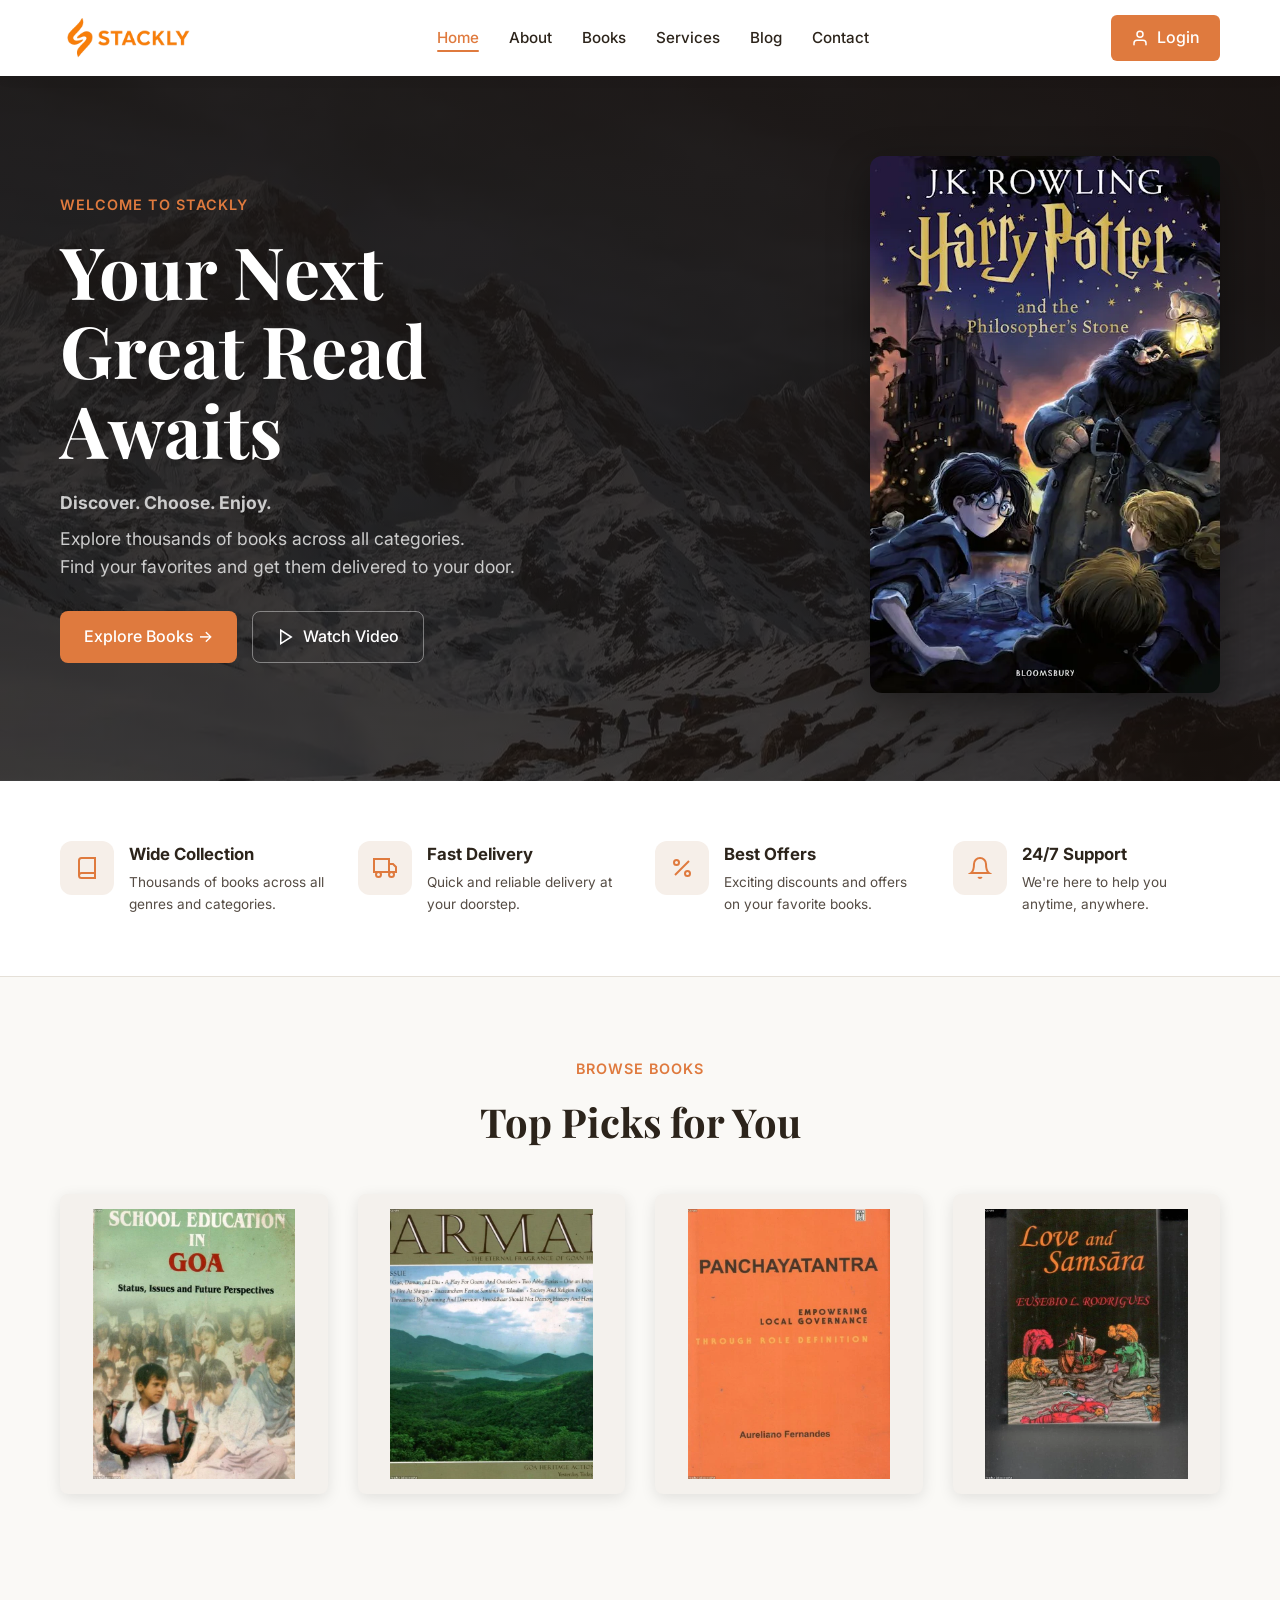
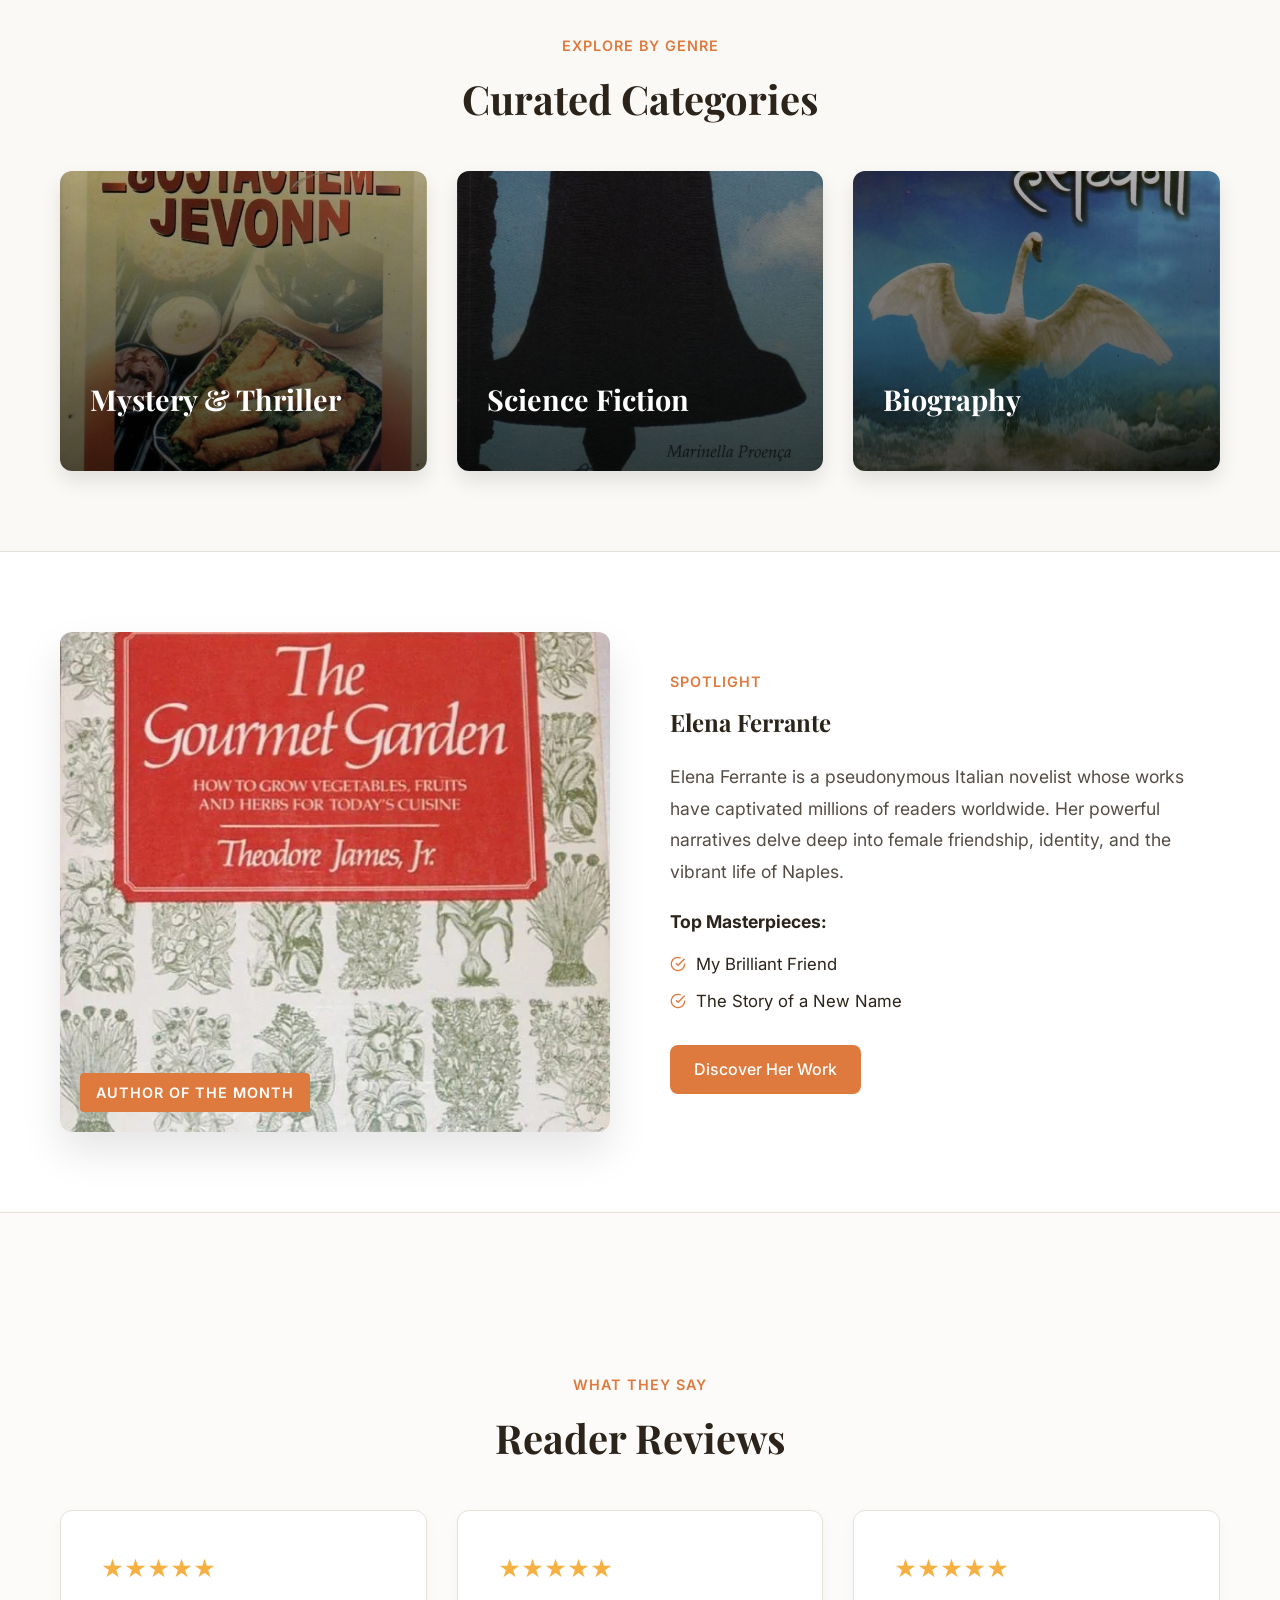
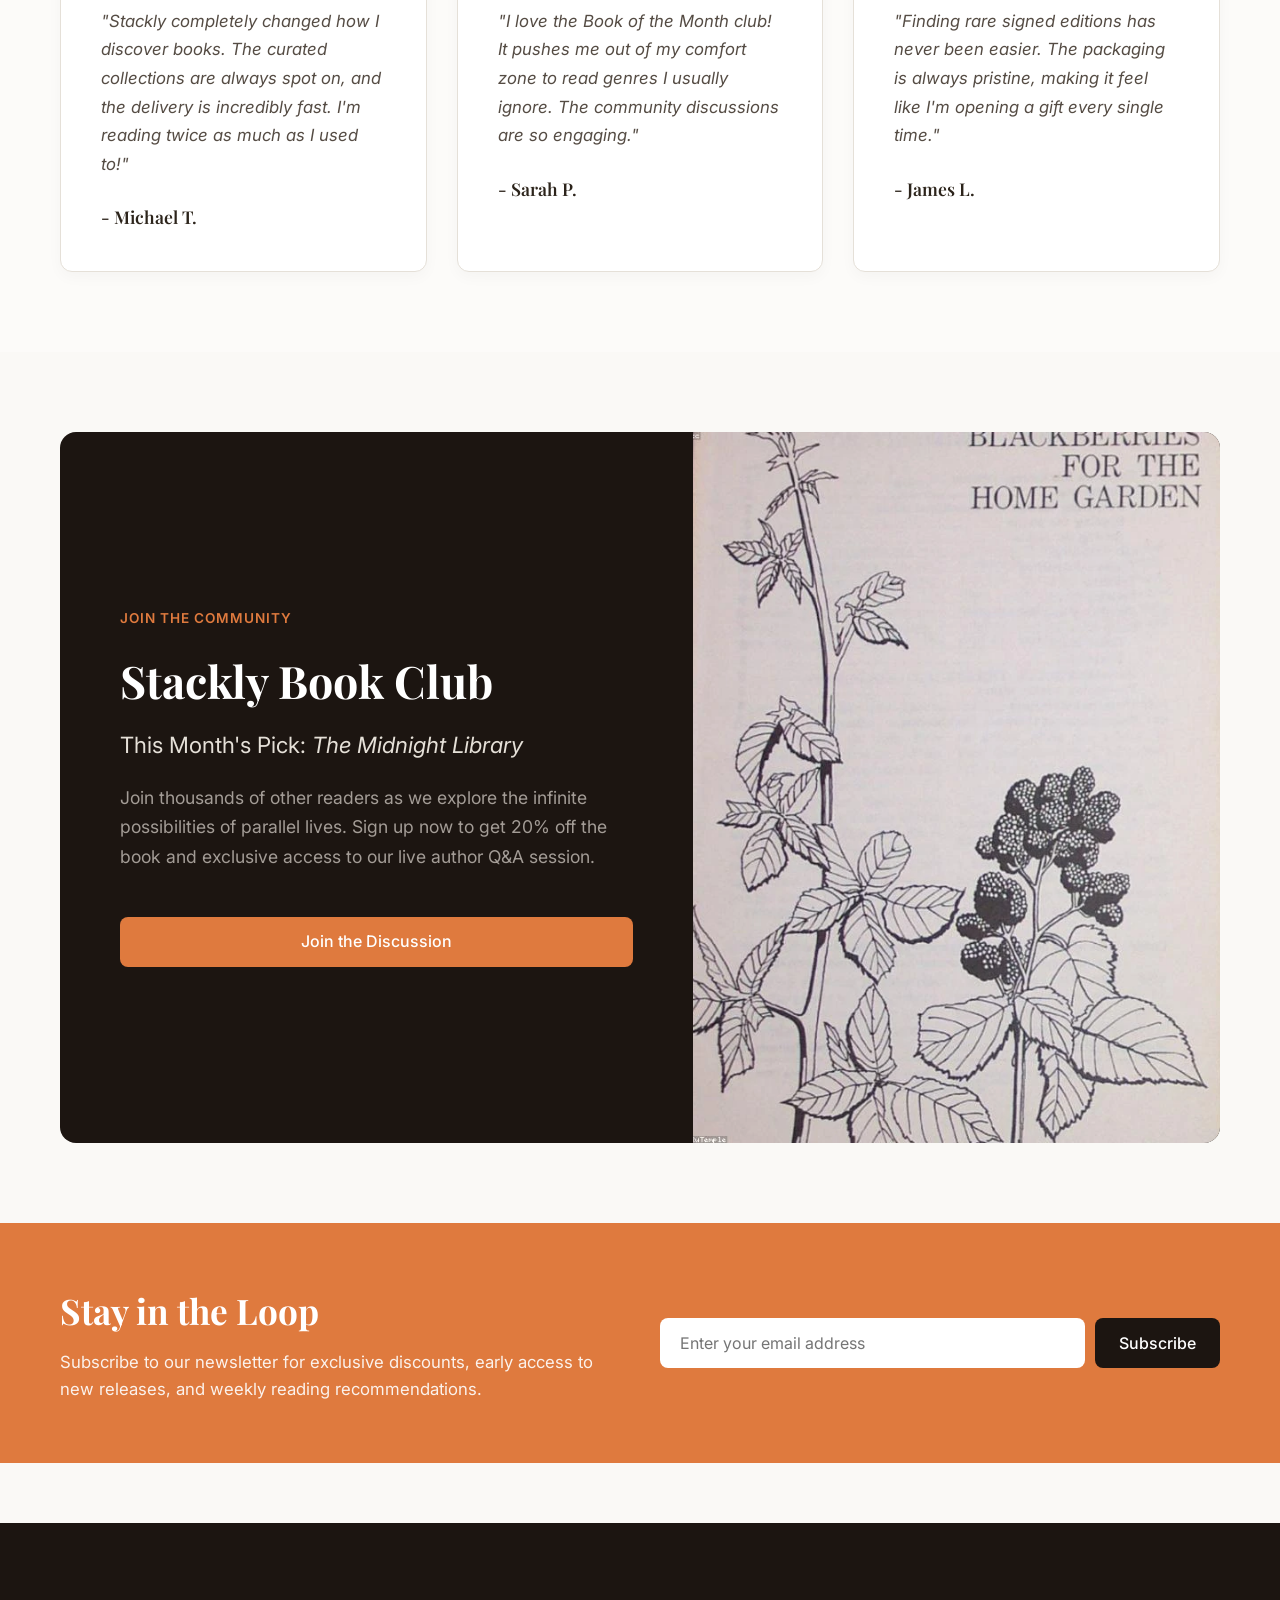
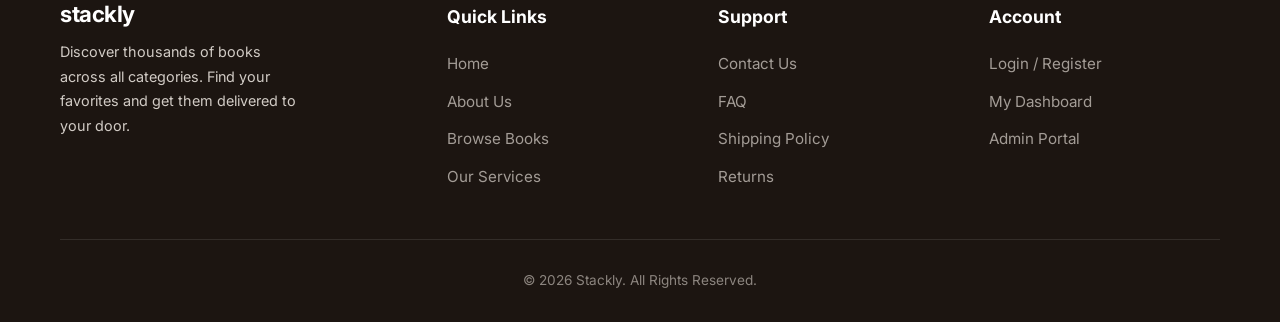
==== index.html @ 98ab5ec6 "Add files via upload" ====
<!DOCTYPE html>
<html lang="en">
<head>
    <meta charset="UTF-8">
    <meta name="viewport" content="width=device-width, initial-scale=1.0">
    <title>Stackly - Your Next Great Read Awaits</title>
    <link rel="stylesheet" href="css/index.css">
</head>
<body>

    <!-- Header will be injected here by script.js -->
    <div id="header-placeholder"></div>

    <main>
        <!-- Hero Section -->
        <section class="hero">
            <div class="container">
                <div class="hero-content">
                    <span class="hero-subtitle">Welcome to Stackly</span>
                    <h1>Your Next<br>Great Read<br>Awaits</h1>
                    <div class="hero-desc">
                        <p><strong>Discover. Choose. Enjoy.</strong></p>
                        <p>Explore thousands of books across all categories.<br>Find your favorites and get them delivered to your door.</p>
                    </div>
                    <div class="hero-actions">
                        <a href="books.html" class="btn btn-primary">
                            Explore Books &rarr;
                        </a>
                        <a href="#" class="btn btn-outline">
                            <svg width="18" height="18" viewBox="0 0 24 24" fill="none" stroke="currentColor" stroke-width="2" style="margin-right: 8px;"><polygon points="5 3 19 12 5 21 5 3"></polygon></svg>
                            Watch Video
                        </a>
                    </div>
                </div>
                <div class="hero-image">
                    <img src="assets/h1.webp" alt="Stack of Books" style="max-width: 350px; width: 100%; height: auto; border-radius: 12px; box-shadow: 0 15px 40px rgba(0,0,0,0.4);">
                </div>
            </div>
        </section>

        <!-- Features Section -->
        <section class="features">
            <div class="container">
                <div class="features-grid">
                    <div class="feature-card">
                        <div class="feature-icon">
                            <svg width="24" height="24" viewBox="0 0 24 24" fill="none" stroke="currentColor" stroke-width="2"><path d="M4 19.5v-15A2.5 2.5 0 0 1 6.5 2H20v20H6.5a2.5 2.5 0 0 1 0-5H20"></path></svg>
                        </div>
                        <div class="feature-text">
                            <h4>Wide Collection</h4>
                            <p>Thousands of books across all genres and categories.</p>
                        </div>
                    </div>
                    
                    <div class="feature-card">
                        <div class="feature-icon">
                            <svg width="24" height="24" viewBox="0 0 24 24" fill="none" stroke="currentColor" stroke-width="2"><rect x="1" y="3" width="15" height="13"></rect><polygon points="16 8 20 8 23 11 23 16 16 16 16 8"></polygon><circle cx="5.5" cy="18.5" r="2.5"></circle><circle cx="18.5" cy="18.5" r="2.5"></circle></svg>
                        </div>
                        <div class="feature-text">
                            <h4>Fast Delivery</h4>
                            <p>Quick and reliable delivery at your doorstep.</p>
                        </div>
                    </div>

                    <div class="feature-card">
                        <div class="feature-icon">
                            <svg width="24" height="24" viewBox="0 0 24 24" fill="none" stroke="currentColor" stroke-width="2"><path d="M19 5L5 19"></path><circle cx="6.5" cy="6.5" r="2.5"></circle><circle cx="17.5" cy="17.5" r="2.5"></circle></svg>
                        </div>
                        <div class="feature-text">
                            <h4>Best Offers</h4>
                            <p>Exciting discounts and offers on your favorite books.</p>
                        </div>
                    </div>

                    <div class="feature-card">
                        <div class="feature-icon">
                            <svg width="24" height="24" viewBox="0 0 24 24" fill="none" stroke="currentColor" stroke-width="2"><path d="M18 8A6 6 0 0 0 6 8c0 7-3 9-3 9h18s-3-2-3-9"></path><path d="M13.73 21a2 2 0 0 1-3.46 0"></path></svg>
                        </div>
                        <div class="feature-text">
                            <h4>24/7 Support</h4>
                            <p>We're here to help you anytime, anywhere.</p>
                        </div>
                    </div>
                </div>
            </div>
        </section>

        <!-- Top Picks Section -->
        <section class="top-picks container">
            <div class="section-header">
                <span class="section-subtitle">Browse Books</span>
                <h2>Top Picks for You</h2>
            </div>
            
            <div style="display: grid; grid-template-columns: repeat(auto-fit, minmax(200px, 1fr)); gap: 30px; padding-bottom: 60px;">
                <img src="assets/product_2.webp" alt="Top Pick 1" style="width: 100%; height: 300px; object-fit: cover; border-radius: 8px; box-shadow: 0 4px 15px rgba(0,0,0,0.1);">
                <img src="assets/product_3.webp" alt="Top Pick 2" style="width: 100%; height: 300px; object-fit: cover; border-radius: 8px; box-shadow: 0 4px 15px rgba(0,0,0,0.1);">
                <img src="assets/product_4.webp" alt="Top Pick 3" style="width: 100%; height: 300px; object-fit: cover; border-radius: 8px; box-shadow: 0 4px 15px rgba(0,0,0,0.1);">
                <img src="assets/product_5.webp" alt="Top Pick 4" style="width: 100%; height: 300px; object-fit: cover; border-radius: 8px; box-shadow: 0 4px 15px rgba(0,0,0,0.1);">
            </div>
        </section>

        <!-- Curated Categories Section -->
        <section class="curated-categories container">
            <div class="section-header">
                <span class="section-subtitle">Explore by Genre</span>
                <h2>Curated Categories</h2>
            </div>
            <div class="category-grid">
                <a href="books.html" class="category-card" style="background-image: linear-gradient(rgba(0,0,0,0.3), rgba(0,0,0,0.7)), url('assets/product_15.webp');">
                    <h3>Mystery & Thriller</h3>
                    <span>Browse Collection &rarr;</span>
                </a>
                <a href="books.html" class="category-card" style="background-image: linear-gradient(rgba(0,0,0,0.3), rgba(0,0,0,0.7)), url('assets/product_16.webp');">
                    <h3>Science Fiction</h3>
                    <span>Browse Collection &rarr;</span>
                </a>
                <a href="books.html" class="category-card" style="background-image: linear-gradient(rgba(0,0,0,0.3), rgba(0,0,0,0.7)), url('assets/product_17.webp');">
                    <h3>Biography</h3>
                    <span>Browse Collection &rarr;</span>
                </a>
            </div>
        </section>

        <!-- Featured Author Section -->
        <section class="featured-author">
            <div class="container">
                <div class="author-layout">
                    <div class="author-image-wrapper">
                        <img src="assets/product_18.webp" alt="Featured Author" class="author-image">
                        <div class="author-badge">Author of the Month</div>
                    </div>
                    <div class="author-content">
                        <span class="section-subtitle">Spotlight</span>
                        <h2>Elena Ferrante</h2>
                        <p class="author-bio">Elena Ferrante is a pseudonymous Italian novelist whose works have captivated millions of readers worldwide. Her powerful narratives delve deep into female friendship, identity, and the vibrant life of Naples.</p>
                        <div class="author-books">
                            <h4>Top Masterpieces:</h4>
                            <ul>
                                <li><svg width="16" height="16" viewBox="0 0 24 24" fill="none" stroke="var(--primary-color)" stroke-width="2"><path d="M22 11.08V12a10 10 0 1 1-5.93-9.14"></path><polyline points="22 4 12 14.01 9 11.01"></polyline></svg> My Brilliant Friend</li>
                                <li><svg width="16" height="16" viewBox="0 0 24 24" fill="none" stroke="var(--primary-color)" stroke-width="2"><path d="M22 11.08V12a10 10 0 1 1-5.93-9.14"></path><polyline points="22 4 12 14.01 9 11.01"></polyline></svg> The Story of a New Name</li>
                            </ul>
                        </div>
                        <a href="books.html" class="btn btn-primary">Discover Her Work</a>
                    </div>
                </div>
            </div>
        </section>

        <!-- Testimonials Section -->
        <section class="testimonials">
            <div class="container">
                <div class="section-header">
                    <span class="section-subtitle">What They Say</span>
                    <h2>Reader Reviews</h2>
                </div>
                <div class="testimonial-grid">
                    <div class="testimonial-card">
                        <div class="stars">★★★★★</div>
                        <p class="testimonial-text">"Stackly completely changed how I discover books. The curated collections are always spot on, and the delivery is incredibly fast. I'm reading twice as much as I used to!"</p>
                        <div class="testimonial-author">- Michael T.</div>
                    </div>
                    <div class="testimonial-card">
                        <div class="stars">★★★★★</div>
                        <p class="testimonial-text">"I love the Book of the Month club! It pushes me out of my comfort zone to read genres I usually ignore. The community discussions are so engaging."</p>
                        <div class="testimonial-author">- Sarah P.</div>
                    </div>
                    <div class="testimonial-card">
                        <div class="stars">★★★★★</div>
                        <p class="testimonial-text">"Finding rare signed editions has never been easier. The packaging is always pristine, making it feel like I'm opening a gift every single time."</p>
                        <div class="testimonial-author">- James L.</div>
                    </div>
                </div>
            </div>
        </section>

        <!-- Book Club Spotlight Section -->
        <section class="book-club container">
            <div class="club-layout">
                <div class="club-content">
                    <span class="club-tag">Join the Community</span>
                    <h2>Stackly Book Club</h2>
                    <h3>This Month's Pick: <em>The Midnight Library</em></h3>
                    <p>Join thousands of other readers as we explore the infinite possibilities of parallel lives. Sign up now to get 20% off the book and exclusive access to our live author Q&A session.</p>
                    <a href="#" class="btn btn-primary" style="margin-top: 15px;">Join the Discussion</a>
                </div>
                <div class="club-image">
                    <img src="assets/product_19.webp" alt="Book Club Pick">
                </div>
            </div>
        </section>

        <!-- Newsletter Subscription Section -->
        <section class="newsletter-section">
            <div class="container newsletter-content">
                <div class="newsletter-text">
                    <h2>Stay in the Loop</h2>
                    <p>Subscribe to our newsletter for exclusive discounts, early access to new releases, and weekly reading recommendations.</p>
                </div>
                <form class="newsletter-form">
                    <input type="email" placeholder="Enter your email address" required>
                    <button type="submit" class="btn btn-primary">Subscribe</button>
                </form>
            </div>
        </section>
    </main>

    <!-- Footer will be injected here by script.js -->
    <div id="footer-placeholder"></div>

    <script src="js/script.js"></script>
</body>
</html>
---- css/index.css ----
@import url('https://fonts.googleapis.com/css2?family=Inter:wght@300;400;500;600&family=Playfair+Display:ital,wght@0,400;0,600;0,700;1,400&display=swap');

:root {
  --primary-color: #df7a3e; /* The warm orange from Stackly logo */
  --primary-hover: #c4642d;
  --bg-color: #faf9f6; /* Off-white */
  --text-dark: #2c241b;
  --text-light: #554c44;
  --dark-bg: #1c1511; /* For footer and dark sections */
  --border-color: #e5e0d8;
  
  --font-serif: 'Playfair Display', serif;
  --font-sans: 'Inter', sans-serif;
  
  --transition: all 0.3s ease;
}

* {
  margin: 0;
  padding: 0;
  box-sizing: border-box;
}

body {
  font-family: var(--font-sans);
  background-color: var(--bg-color);
  color: var(--text-dark);
  line-height: 1.6;
}

h1, h2, h3, h4, h5, h6 {
  font-family: var(--font-serif);
  color: var(--text-dark);
  font-weight: 700;
}

a {
  text-decoration: none;
  color: inherit;
  transition: var(--transition);
}

ul {
  list-style: none;
}

.container {
  max-width: 1200px;
  margin: 0 auto;
  padding: 0 20px;
}

/* ==================== BUTTONS ==================== */
.btn {
  display: inline-flex;
  align-items: center;
  justify-content: center;
  padding: 12px 24px;
  border-radius: 8px;
  font-weight: 500;
  cursor: pointer;
  transition: var(--transition);
  font-family: var(--font-sans);
  border: none;
  font-size: 1rem;
}

.btn-primary {
  background-color: var(--primary-color);
  color: white;
}

.btn-primary:hover {
  background-color: var(--primary-hover);
  transform: translateY(-2px);
}

.btn-outline {
  background-color: transparent;
  color: white;
  border: 1px solid rgba(255, 255, 255, 0.4);
}

.btn-outline:hover {
  background-color: rgba(255, 255, 255, 0.1);
  border-color: white;
}

/* ==================== HEADER ==================== */
.site-header {
  background-color: #ffffff;
  box-shadow: 0 2px 15px rgba(0,0,0,0.04);
  position: sticky;
  top: 0;
  z-index: 1000;
  padding: 15px 0;
}

.site-header .container {
  display: flex;
  justify-content: space-between;
  align-items: center;
}

.logo-container {
  display: flex;
  align-items: center;
  gap: 10px;
}

.logo-container img {
  height: 40px;
  object-fit: contain;
}

.logo-text {
  font-family: var(--font-sans);
  font-weight: 700;
  font-size: 1.4rem;
  letter-spacing: -0.5px;
  display: flex;
  flex-direction: column;
  line-height: 1;
}

.logo-sub {
  font-size: 0.65rem;
  font-weight: 400;
  color: var(--text-light);
  margin-top: 2px;
}

.main-nav ul {
  display: flex;
  gap: 30px;
}

.main-nav a {
  font-weight: 500;
  font-size: 0.95rem;
  color: var(--text-dark);
  position: relative;
}

.main-nav a:hover, .main-nav a.active {
  color: var(--primary-color);
}

.main-nav a.active::after {
  content: '';
  position: absolute;
  bottom: -5px;
  left: 0;
  width: 100%;
  height: 2px;
  background-color: var(--primary-color);
  border-radius: 2px;
}

.header-actions .btn-login {
  display: flex;
  align-items: center;
  gap: 8px;
  padding: 10px 20px;
  border-radius: 6px;
  background-color: var(--primary-color);
  color: white;
  font-weight: 500;
}

.header-actions .btn-login:hover {
  background-color: var(--primary-hover);
}

/* ==================== FOOTER ==================== */
.site-footer {
  background-color: var(--dark-bg);
  color: #d1cbc5;
  padding: 80px 0 30px;
  margin-top: 60px;
}

.footer-grid {
  display: grid;
  grid-template-columns: 1.5fr 1fr 1fr 1fr;
  gap: 40px;
  margin-bottom: 50px;
}

.footer-brand .logo-text {
  color: white;
  margin-bottom: 15px;
}

.footer-brand p {
  font-size: 0.9rem;
  line-height: 1.7;
  max-width: 250px;
}

.footer-links h4 {
  color: white;
  font-family: var(--font-sans);
  font-size: 1.1rem;
  margin-bottom: 20px;
}

.footer-links ul {
  display: flex;
  flex-direction: column;
  gap: 12px;
}

.footer-links a {
  font-size: 0.95rem;
  color: #a39c96;
}

.footer-links a:hover {
  color: var(--primary-color);
  padding-left: 5px;
}

.footer-bottom {
  text-align: center;
  padding-top: 30px;
  border-top: 1px solid rgba(255,255,255,0.1);
  font-size: 0.85rem;
  color: #8c857f;
}

/* Responsive basics */
@media (max-width: 900px) {
  .main-nav {
    display: none;
  }
  .footer-grid {
    grid-template-columns: 1fr 1fr;
  }
}
@media (max-width: 600px) {
  .footer-grid {
    grid-template-columns: 1fr;
  }
}

/* ==================== INDEX: HERO SECTION ==================== */
.hero {
  background-color: var(--dark-bg);
  color: white;
  padding: 80px 0;
  position: relative;
  overflow: hidden;
  background-image: linear-gradient(rgba(28, 21, 17, 0.9), rgba(28, 21, 17, 0.8)), url('../assets/hero_1.webp');
  background-size: cover;
  background-position: center;
}

.hero .container {
  display: flex;
  align-items: center;
  justify-content: space-between;
}

.hero-content {
  max-width: 600px;
}

.hero-subtitle {
  color: var(--primary-color);
  font-size: 0.9rem;
  font-weight: 600;
  letter-spacing: 1px;
  text-transform: uppercase;
  margin-bottom: 15px;
  display: block;
}

.hero h1 {
  color: white;
  font-size: 4.5rem;
  line-height: 1.1;
  margin-bottom: 20px;
}

.hero-desc {
  font-size: 1.1rem;
  color: #ccc;
  margin-bottom: 30px;
}

.hero-desc p {
  margin-bottom: 8px;
}

.hero-actions {
  display: flex;
  gap: 15px;
}

/* ==================== INDEX: FEATURES ==================== */
.features {
  padding: 60px 0;
  background-color: white;
  border-bottom: 1px solid var(--border-color);
}

.features-grid {
  display: grid;
  grid-template-columns: repeat(4, 1fr);
  gap: 30px;
}

.feature-card {
  display: flex;
  align-items: flex-start;
  gap: 15px;
}

.feature-icon {
  background-color: #f6efe9;
  color: var(--primary-color);
  padding: 15px;
  border-radius: 12px;
  display: flex;
  align-items: center;
  justify-content: center;
}

.feature-text h4 {
  font-family: var(--font-sans);
  font-size: 1.05rem;
  margin-bottom: 5px;
}

.feature-text p {
  font-size: 0.85rem;
  color: var(--text-light);
}

/* ==================== INDEX: TOP PICKS ==================== */
.section-header {
  text-align: center;
  margin: 80px 0 40px;
}

.section-subtitle {
  color: var(--primary-color);
  font-weight: 600;
  font-size: 0.9rem;
  text-transform: uppercase;
  letter-spacing: 1px;
  margin-bottom: 10px;
  display: block;
}

.section-header h2 {
  font-size: 2.5rem;
}



/* ==================== INDEX: CURATED CATEGORIES ==================== */
.curated-categories {
    padding-bottom: 80px;
}
.category-grid {
    display: grid;
    grid-template-columns: repeat(3, 1fr);
    gap: 30px;
}
.category-card {
    height: 300px;
    border-radius: 12px;
    background-size: cover;
    background-position: center;
    display: flex;
    flex-direction: column;
    justify-content: flex-end;
    padding: 30px;
    color: white;
    text-decoration: none;
    transition: transform 0.3s ease, box-shadow 0.3s ease;
    box-shadow: 0 10px 20px rgba(0,0,0,0.1);
    overflow: hidden;
}
.category-card:hover {
    transform: translateY(-8px);
    box-shadow: 0 15px 30px rgba(0,0,0,0.2);
}
.category-card h3 {
    color: white;
    font-size: 1.8rem;
    margin-bottom: 5px;
    transform: translateY(10px);
    transition: transform 0.3s ease;
}
.category-card span {
    font-size: 0.95rem;
    font-weight: 500;
    opacity: 0;
    transform: translateY(20px);
    transition: all 0.3s ease;
    color: var(--primary-color);
}
.category-card:hover h3 {
    transform: translateY(0);
}
.category-card:hover span {
    opacity: 1;
    transform: translateY(0);
}

/* ==================== INDEX: FEATURED AUTHOR ==================== */
.featured-author {
    background-color: white;
    padding: 80px 0;
    border-top: 1px solid var(--border-color);
    border-bottom: 1px solid var(--border-color);
}
.author-layout {
    display: grid;
    grid-template-columns: 1fr 1fr;
    gap: 60px;
    align-items: center;
}
.author-image-wrapper {
    position: relative;
    border-radius: 12px;
    overflow: hidden;
    box-shadow: 0 20px 40px rgba(0,0,0,0.1);
}
.author-image {
    width: 100%;
    height: 500px;
    object-fit: cover;
    display: block;
}
.author-badge {
    position: absolute;
    bottom: 20px;
    left: 20px;
    background: var(--primary-color);
    color: white;
    padding: 8px 16px;
    border-radius: 4px;
    font-weight: 600;
    font-size: 0.9rem;
    letter-spacing: 1px;
    text-transform: uppercase;
}
.author-bio {
    font-size: 1.1rem;
    color: var(--text-light);
    margin: 20px 0;
    line-height: 1.8;
}
.author-books {
    margin-bottom: 30px;
}
.author-books h4 {
    margin-bottom: 15px;
    font-family: var(--font-sans);
    font-size: 1.1rem;
}
.author-books ul {
    display: flex;
    flex-direction: column;
    gap: 10px;
}
.author-books li {
    display: flex;
    align-items: center;
    gap: 10px;
    font-size: 1.05rem;
    color: var(--text-dark);
}

/* ==================== INDEX: TESTIMONIALS ==================== */
.testimonials {
    padding: 80px 0;
    background-color: #fcfbf9;
}
.testimonial-grid {
    display: grid;
    grid-template-columns: repeat(3, 1fr);
    gap: 30px;
}
.testimonial-card {
    background: white;
    padding: 40px;
    border-radius: 12px;
    box-shadow: 0 5px 15px rgba(0,0,0,0.03);
    border: 1px solid var(--border-color);
    transition: transform 0.3s ease;
}
.testimonial-card:hover {
    transform: translateY(-5px);
}
.stars {
    color: #f5b041;
    font-size: 1.4rem;
    margin-bottom: 20px;
}
.testimonial-text {
    font-size: 1.05rem;
    font-style: italic;
    color: var(--text-light);
    margin-bottom: 25px;
    line-height: 1.7;
}
.testimonial-author {
    font-weight: 600;
    color: var(--text-dark);
    font-family: var(--font-serif);
    font-size: 1.1rem;
}

/* ==================== INDEX: BOOK CLUB ==================== */
.book-club {
    padding: 80px 20px;
}
.club-layout {
    background-color: var(--dark-bg);
    border-radius: 16px;
    display: grid;
    grid-template-columns: 1.2fr 1fr;
    overflow: hidden;
}
.club-content {
    padding: 60px;
    color: white;
    display: flex;
    flex-direction: column;
    justify-content: center;
}
.club-tag {
    color: var(--primary-color);
    font-weight: 600;
    text-transform: uppercase;
    letter-spacing: 1px;
    font-size: 0.85rem;
    margin-bottom: 15px;
}
.club-content h2 {
    color: white;
    font-size: 2.8rem;
    margin-bottom: 10px;
}
.club-content h3 {
    color: #e5e0d8;
    font-family: var(--font-sans);
    font-weight: 400;
    font-size: 1.4rem;
    margin-bottom: 20px;
}
.club-content p {
    color: #a39c96;
    font-size: 1.1rem;
    margin-bottom: 30px;
    line-height: 1.7;
}
.club-image {
    height: 100%;
}
.club-image img {
    width: 100%;
    height: 100%;
    object-fit: cover;
}

/* ==================== INDEX: NEWSLETTER ==================== */
.newsletter-section {
    background-color: var(--primary-color);
    padding: 60px 0;
    color: white;
}
.newsletter-content {
    display: grid;
    grid-template-columns: 1fr 1fr;
    gap: 40px;
    align-items: center;
}
.newsletter-text h2 {
    color: white;
    font-size: 2.2rem;
    margin-bottom: 10px;
}
.newsletter-text p {
    font-size: 1.05rem;
    opacity: 0.9;
}
.newsletter-form {
    display: flex;
    gap: 10px;
}
.newsletter-form input {
    flex-grow: 1;
    padding: 15px 20px;
    border: none;
    border-radius: 8px;
    font-size: 1rem;
    font-family: var(--font-sans);
    outline: none;
}
.newsletter-form button {
    background-color: var(--dark-bg);
    color: white;
    white-space: nowrap;
}
.newsletter-form button:hover {
    background-color: #0a0705;
}

/* RESPONSIVE UPDATES FOR NEW SECTIONS */
@media (max-width: 900px) {
    .category-grid, .author-layout, .testimonial-grid, .club-layout, .newsletter-content {
        grid-template-columns: 1fr;
    }
    .club-layout {
        display: flex;
        flex-direction: column-reverse;
    }
    .author-image {
        height: 350px;
    }
    .club-content {
        padding: 40px 30px;
    }
    .newsletter-form {
        flex-direction: column;
    }
}



/* ==================== GLOBAL FIX: BOOK IMAGES ==================== */
/* Prevents book covers from being cut off and adds a pop animation */
.book-cover img, .top-picks img {
    object-fit: contain !important;
    background-color: #f4f1ed !important;
    transition: transform 0.5s cubic-bezier(0.175, 0.885, 0.32, 1.275) !important;
    padding: 15px !important;
    box-sizing: border-box !important;
}

.book-card:hover .book-cover img, .top-picks img:hover {
    transform: scale(1.1) !important;
}
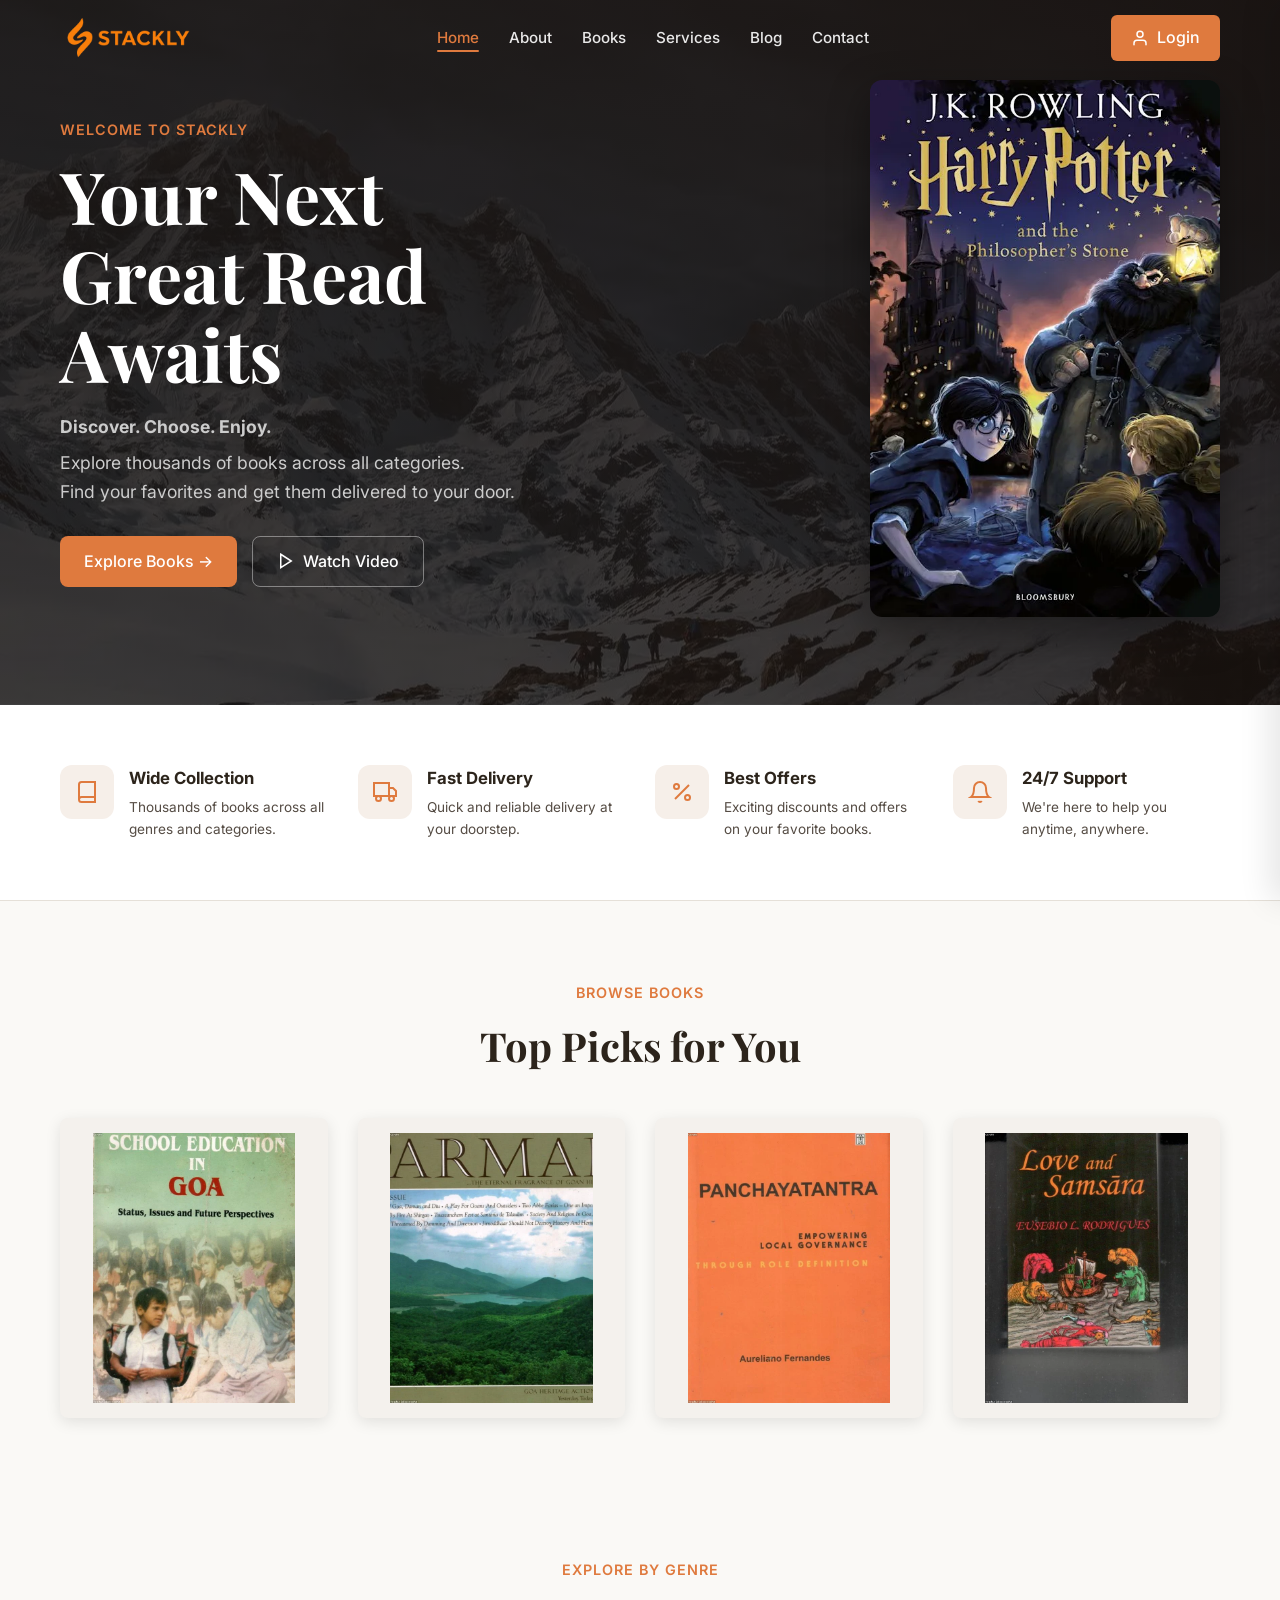
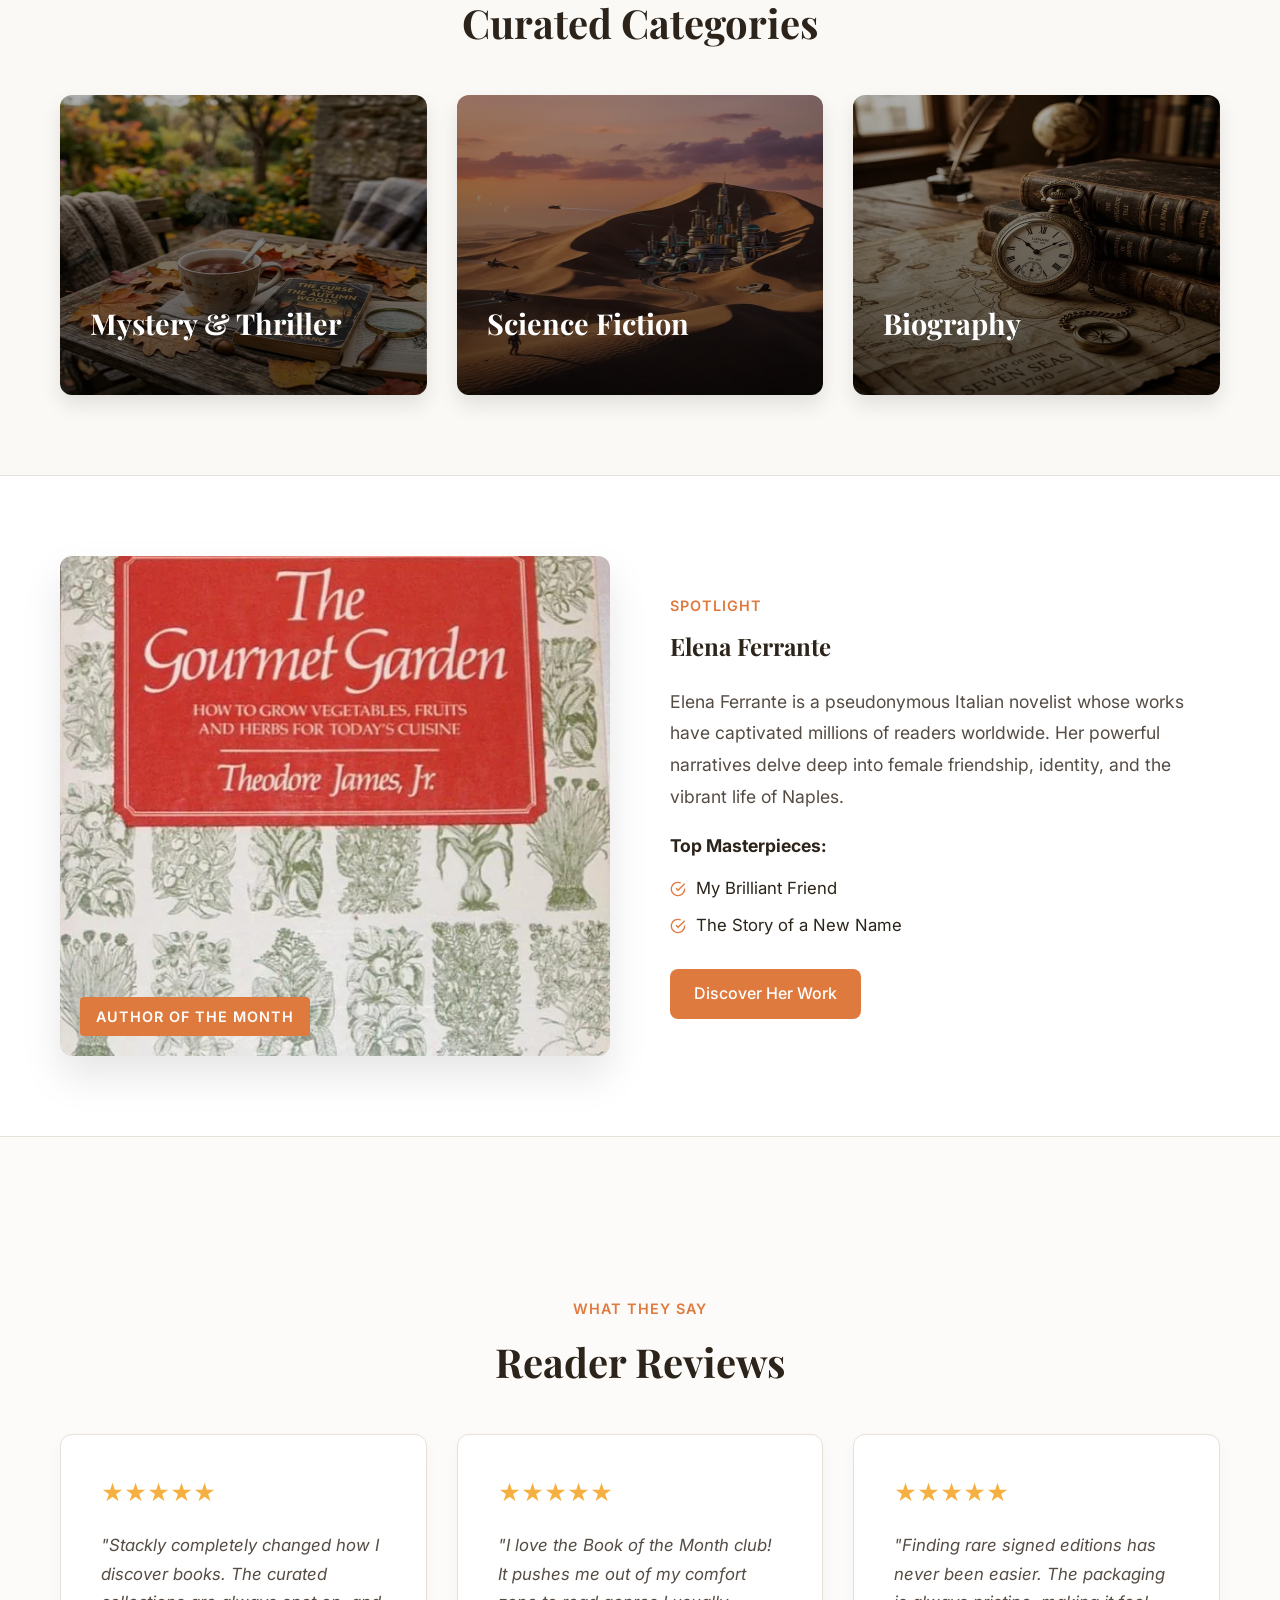
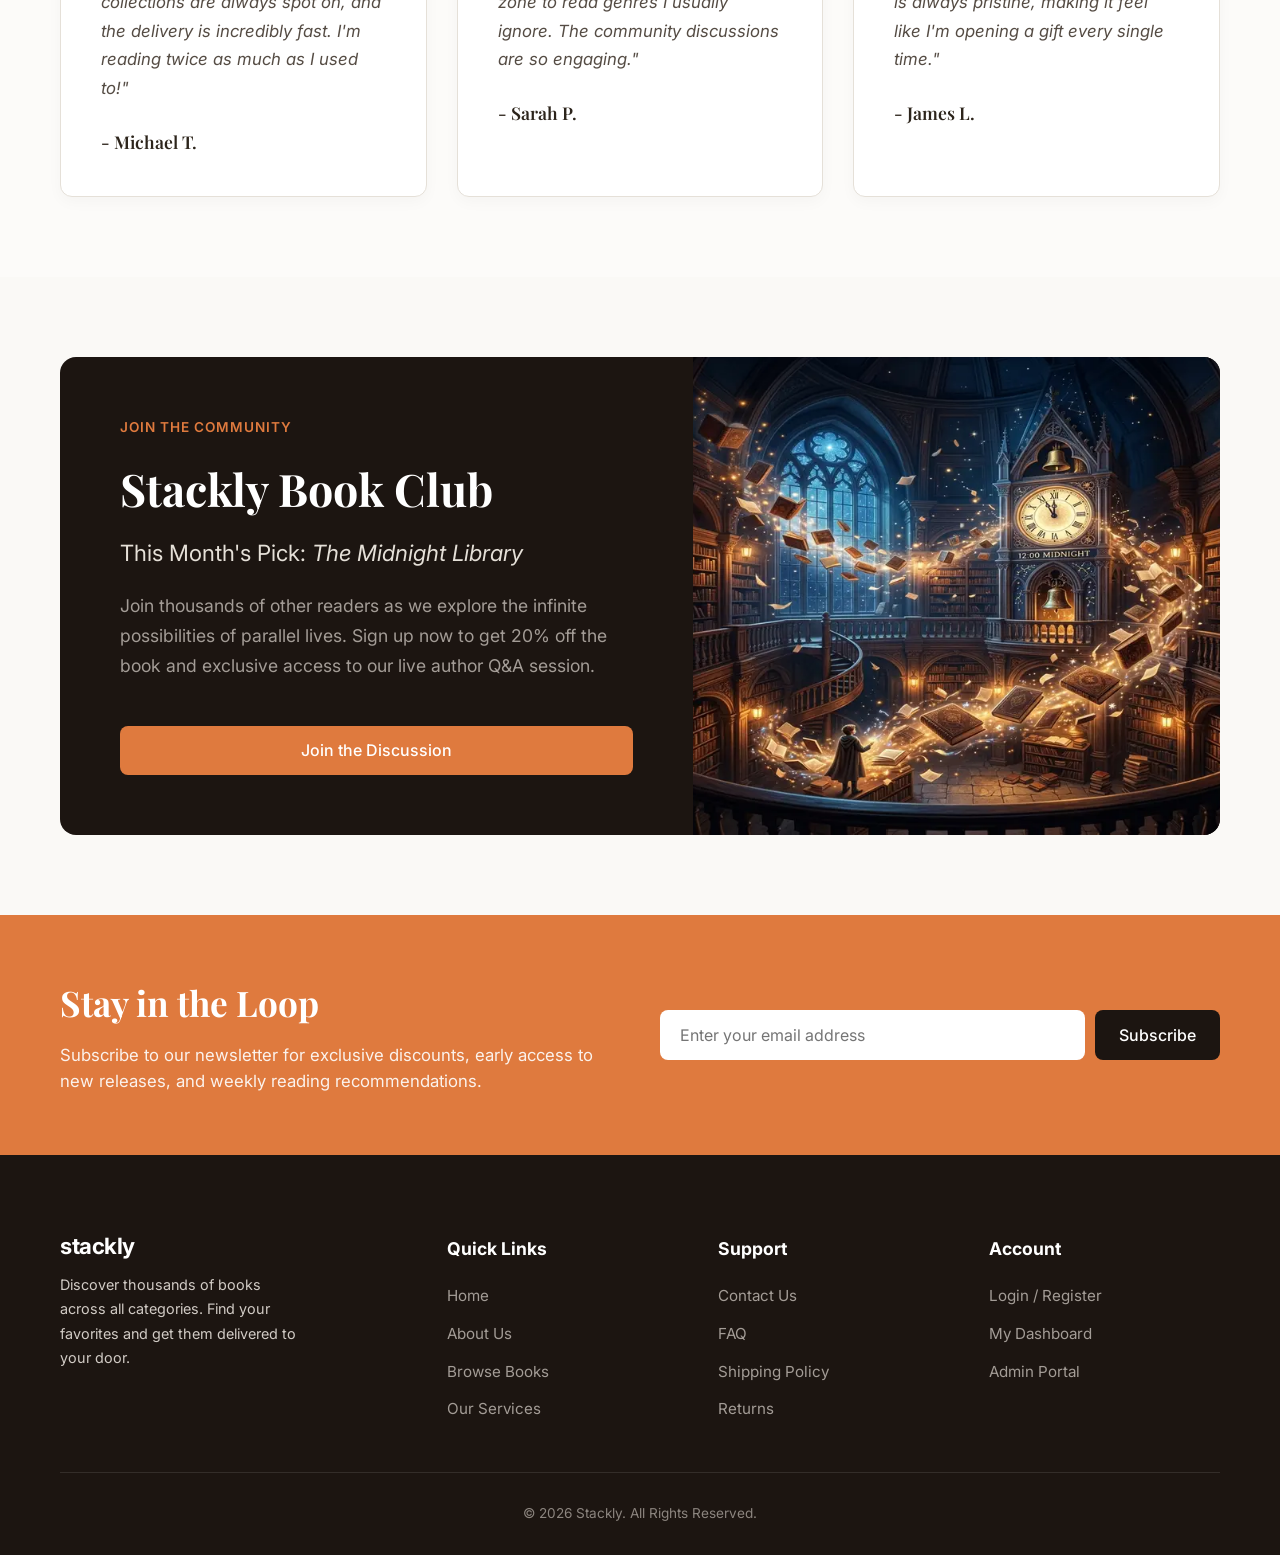
==== commit 3b8dd4a7: "Add files via upload" ====
--- a/index.html
+++ b/index.html
@@ -1,213 +1,213 @@
-<!DOCTYPE html>
-<html lang="en">
-<head>
-    <meta charset="UTF-8">
-    <meta name="viewport" content="width=device-width, initial-scale=1.0">
-    <title>Stackly - Your Next Great Read Awaits</title>
-    <link rel="stylesheet" href="css/index.css">
-</head>
-<body>
-
-    <!-- Header will be injected here by script.js -->
-    <div id="header-placeholder"></div>
-
-    <main>
-        <!-- Hero Section -->
-        <section class="hero">
-            <div class="container">
-                <div class="hero-content">
-                    <span class="hero-subtitle">Welcome to Stackly</span>
-                    <h1>Your Next<br>Great Read<br>Awaits</h1>
-                    <div class="hero-desc">
-                        <p><strong>Discover. Choose. Enjoy.</strong></p>
-                        <p>Explore thousands of books across all categories.<br>Find your favorites and get them delivered to your door.</p>
-                    </div>
-                    <div class="hero-actions">
-                        <a href="books.html" class="btn btn-primary">
-                            Explore Books &rarr;
-                        </a>
-                        <a href="#" class="btn btn-outline">
-                            <svg width="18" height="18" viewBox="0 0 24 24" fill="none" stroke="currentColor" stroke-width="2" style="margin-right: 8px;"><polygon points="5 3 19 12 5 21 5 3"></polygon></svg>
-                            Watch Video
-                        </a>
-                    </div>
-                </div>
-                <div class="hero-image">
-                    <img src="assets/h1.webp" alt="Stack of Books" style="max-width: 350px; width: 100%; height: auto; border-radius: 12px; box-shadow: 0 15px 40px rgba(0,0,0,0.4);">
-                </div>
-            </div>
-        </section>
-
-        <!-- Features Section -->
-        <section class="features">
-            <div class="container">
-                <div class="features-grid">
-                    <div class="feature-card">
-                        <div class="feature-icon">
-                            <svg width="24" height="24" viewBox="0 0 24 24" fill="none" stroke="currentColor" stroke-width="2"><path d="M4 19.5v-15A2.5 2.5 0 0 1 6.5 2H20v20H6.5a2.5 2.5 0 0 1 0-5H20"></path></svg>
-                        </div>
-                        <div class="feature-text">
-                            <h4>Wide Collection</h4>
-                            <p>Thousands of books across all genres and categories.</p>
-                        </div>
-                    </div>
-                    
-                    <div class="feature-card">
-                        <div class="feature-icon">
-                            <svg width="24" height="24" viewBox="0 0 24 24" fill="none" stroke="currentColor" stroke-width="2"><rect x="1" y="3" width="15" height="13"></rect><polygon points="16 8 20 8 23 11 23 16 16 16 16 8"></polygon><circle cx="5.5" cy="18.5" r="2.5"></circle><circle cx="18.5" cy="18.5" r="2.5"></circle></svg>
-                        </div>
-                        <div class="feature-text">
-                            <h4>Fast Delivery</h4>
-                            <p>Quick and reliable delivery at your doorstep.</p>
-                        </div>
-                    </div>
-
-                    <div class="feature-card">
-                        <div class="feature-icon">
-                            <svg width="24" height="24" viewBox="0 0 24 24" fill="none" stroke="currentColor" stroke-width="2"><path d="M19 5L5 19"></path><circle cx="6.5" cy="6.5" r="2.5"></circle><circle cx="17.5" cy="17.5" r="2.5"></circle></svg>
-                        </div>
-                        <div class="feature-text">
-                            <h4>Best Offers</h4>
-                            <p>Exciting discounts and offers on your favorite books.</p>
-                        </div>
-                    </div>
-
-                    <div class="feature-card">
-                        <div class="feature-icon">
-                            <svg width="24" height="24" viewBox="0 0 24 24" fill="none" stroke="currentColor" stroke-width="2"><path d="M18 8A6 6 0 0 0 6 8c0 7-3 9-3 9h18s-3-2-3-9"></path><path d="M13.73 21a2 2 0 0 1-3.46 0"></path></svg>
-                        </div>
-                        <div class="feature-text">
-                            <h4>24/7 Support</h4>
-                            <p>We're here to help you anytime, anywhere.</p>
-                        </div>
-                    </div>
-                </div>
-            </div>
-        </section>
-
-        <!-- Top Picks Section -->
-        <section class="top-picks container">
-            <div class="section-header">
-                <span class="section-subtitle">Browse Books</span>
-                <h2>Top Picks for You</h2>
-            </div>
-            
-            <div style="display: grid; grid-template-columns: repeat(auto-fit, minmax(200px, 1fr)); gap: 30px; padding-bottom: 60px;">
-                <img src="assets/product_2.webp" alt="Top Pick 1" style="width: 100%; height: 300px; object-fit: cover; border-radius: 8px; box-shadow: 0 4px 15px rgba(0,0,0,0.1);">
-                <img src="assets/product_3.webp" alt="Top Pick 2" style="width: 100%; height: 300px; object-fit: cover; border-radius: 8px; box-shadow: 0 4px 15px rgba(0,0,0,0.1);">
-                <img src="assets/product_4.webp" alt="Top Pick 3" style="width: 100%; height: 300px; object-fit: cover; border-radius: 8px; box-shadow: 0 4px 15px rgba(0,0,0,0.1);">
-                <img src="assets/product_5.webp" alt="Top Pick 4" style="width: 100%; height: 300px; object-fit: cover; border-radius: 8px; box-shadow: 0 4px 15px rgba(0,0,0,0.1);">
-            </div>
-        </section>
-
-        <!-- Curated Categories Section -->
-        <section class="curated-categories container">
-            <div class="section-header">
-                <span class="section-subtitle">Explore by Genre</span>
-                <h2>Curated Categories</h2>
-            </div>
-            <div class="category-grid">
-                <a href="books.html" class="category-card" style="background-image: linear-gradient(rgba(0,0,0,0.3), rgba(0,0,0,0.7)), url('assets/product_15.webp');">
-                    <h3>Mystery & Thriller</h3>
-                    <span>Browse Collection &rarr;</span>
-                </a>
-                <a href="books.html" class="category-card" style="background-image: linear-gradient(rgba(0,0,0,0.3), rgba(0,0,0,0.7)), url('assets/product_16.webp');">
-                    <h3>Science Fiction</h3>
-                    <span>Browse Collection &rarr;</span>
-                </a>
-                <a href="books.html" class="category-card" style="background-image: linear-gradient(rgba(0,0,0,0.3), rgba(0,0,0,0.7)), url('assets/product_17.webp');">
-                    <h3>Biography</h3>
-                    <span>Browse Collection &rarr;</span>
-                </a>
-            </div>
-        </section>
-
-        <!-- Featured Author Section -->
-        <section class="featured-author">
-            <div class="container">
-                <div class="author-layout">
-                    <div class="author-image-wrapper">
-                        <img src="assets/product_18.webp" alt="Featured Author" class="author-image">
-                        <div class="author-badge">Author of the Month</div>
-                    </div>
-                    <div class="author-content">
-                        <span class="section-subtitle">Spotlight</span>
-                        <h2>Elena Ferrante</h2>
-                        <p class="author-bio">Elena Ferrante is a pseudonymous Italian novelist whose works have captivated millions of readers worldwide. Her powerful narratives delve deep into female friendship, identity, and the vibrant life of Naples.</p>
-                        <div class="author-books">
-                            <h4>Top Masterpieces:</h4>
-                            <ul>
-                                <li><svg width="16" height="16" viewBox="0 0 24 24" fill="none" stroke="var(--primary-color)" stroke-width="2"><path d="M22 11.08V12a10 10 0 1 1-5.93-9.14"></path><polyline points="22 4 12 14.01 9 11.01"></polyline></svg> My Brilliant Friend</li>
-                                <li><svg width="16" height="16" viewBox="0 0 24 24" fill="none" stroke="var(--primary-color)" stroke-width="2"><path d="M22 11.08V12a10 10 0 1 1-5.93-9.14"></path><polyline points="22 4 12 14.01 9 11.01"></polyline></svg> The Story of a New Name</li>
-                            </ul>
-                        </div>
-                        <a href="books.html" class="btn btn-primary">Discover Her Work</a>
-                    </div>
-                </div>
-            </div>
-        </section>
-
-        <!-- Testimonials Section -->
-        <section class="testimonials">
-            <div class="container">
-                <div class="section-header">
-                    <span class="section-subtitle">What They Say</span>
-                    <h2>Reader Reviews</h2>
-                </div>
-                <div class="testimonial-grid">
-                    <div class="testimonial-card">
-                        <div class="stars">★★★★★</div>
-                        <p class="testimonial-text">"Stackly completely changed how I discover books. The curated collections are always spot on, and the delivery is incredibly fast. I'm reading twice as much as I used to!"</p>
-                        <div class="testimonial-author">- Michael T.</div>
-                    </div>
-                    <div class="testimonial-card">
-                        <div class="stars">★★★★★</div>
-                        <p class="testimonial-text">"I love the Book of the Month club! It pushes me out of my comfort zone to read genres I usually ignore. The community discussions are so engaging."</p>
-                        <div class="testimonial-author">- Sarah P.</div>
-                    </div>
-                    <div class="testimonial-card">
-                        <div class="stars">★★★★★</div>
-                        <p class="testimonial-text">"Finding rare signed editions has never been easier. The packaging is always pristine, making it feel like I'm opening a gift every single time."</p>
-                        <div class="testimonial-author">- James L.</div>
-                    </div>
-                </div>
-            </div>
-        </section>
-
-        <!-- Book Club Spotlight Section -->
-        <section class="book-club container">
-            <div class="club-layout">
-                <div class="club-content">
-                    <span class="club-tag">Join the Community</span>
-                    <h2>Stackly Book Club</h2>
-                    <h3>This Month's Pick: <em>The Midnight Library</em></h3>
-                    <p>Join thousands of other readers as we explore the infinite possibilities of parallel lives. Sign up now to get 20% off the book and exclusive access to our live author Q&A session.</p>
-                    <a href="#" class="btn btn-primary" style="margin-top: 15px;">Join the Discussion</a>
-                </div>
-                <div class="club-image">
-                    <img src="assets/product_19.webp" alt="Book Club Pick">
-                </div>
-            </div>
-        </section>
-
-        <!-- Newsletter Subscription Section -->
-        <section class="newsletter-section">
-            <div class="container newsletter-content">
-                <div class="newsletter-text">
-                    <h2>Stay in the Loop</h2>
-                    <p>Subscribe to our newsletter for exclusive discounts, early access to new releases, and weekly reading recommendations.</p>
-                </div>
-                <form class="newsletter-form">
-                    <input type="email" placeholder="Enter your email address" required>
-                    <button type="submit" class="btn btn-primary">Subscribe</button>
-                </form>
-            </div>
-        </section>
-    </main>
-
-    <!-- Footer will be injected here by script.js -->
-    <div id="footer-placeholder"></div>
-
-    <script src="js/script.js"></script>
-</body>
-</html>
+<!DOCTYPE html>
+<html lang="en">
+<head>
+    <meta charset="UTF-8">
+    <meta name="viewport" content="width=device-width, initial-scale=1.0">
+    <title>Stackly - Your Next Great Read Awaits</title>
+    <link rel="stylesheet" href="css/index.css">
+</head>
+<body>
+
+    <!-- Header will be injected here by script.js -->
+    <div id="header-placeholder"></div>
+
+    <main>
+        <!-- Hero Section -->
+        <section class="hero">
+            <div class="container">
+                <div class="hero-content">
+                    <span class="hero-subtitle">Welcome to Stackly</span>
+                    <h1>Your Next<br>Great Read<br>Awaits</h1>
+                    <div class="hero-desc">
+                        <p><strong>Discover. Choose. Enjoy.</strong></p>
+                        <p>Explore thousands of books across all categories.<br>Find your favorites and get them delivered to your door.</p>
+                    </div>
+                    <div class="hero-actions">
+                        <a href="books.html" class="btn btn-primary">
+                            Explore Books &rarr;
+                        </a>
+                        <a href="404.html" class="btn btn-outline">
+                            <svg width="18" height="18" viewBox="0 0 24 24" fill="none" stroke="currentColor" stroke-width="2" style="margin-right: 8px;"><polygon points="5 3 19 12 5 21 5 3"></polygon></svg>
+                            Watch Video
+                        </a>
+                    </div>
+                </div>
+                <div class="hero-image">
+                    <img src="assets/h1.webp" alt="Stack of Books" style="max-width: 350px; width: 100%; height: auto; border-radius: 12px; box-shadow: 0 15px 40px rgba(0,0,0,0.4);">
+                </div>
+            </div>
+        </section>
+
+        <!-- Features Section -->
+        <section class="features">
+            <div class="container">
+                <div class="features-grid">
+                    <div class="feature-card">
+                        <div class="feature-icon">
+                            <svg width="24" height="24" viewBox="0 0 24 24" fill="none" stroke="currentColor" stroke-width="2"><path d="M4 19.5v-15A2.5 2.5 0 0 1 6.5 2H20v20H6.5a2.5 2.5 0 0 1 0-5H20"></path></svg>
+                        </div>
+                        <div class="feature-text">
+                            <h4>Wide Collection</h4>
+                            <p>Thousands of books across all genres and categories.</p>
+                        </div>
+                    </div>
+                    
+                    <div class="feature-card">
+                        <div class="feature-icon">
+                            <svg width="24" height="24" viewBox="0 0 24 24" fill="none" stroke="currentColor" stroke-width="2"><rect x="1" y="3" width="15" height="13"></rect><polygon points="16 8 20 8 23 11 23 16 16 16 16 8"></polygon><circle cx="5.5" cy="18.5" r="2.5"></circle><circle cx="18.5" cy="18.5" r="2.5"></circle></svg>
+                        </div>
+                        <div class="feature-text">
+                            <h4>Fast Delivery</h4>
+                            <p>Quick and reliable delivery at your doorstep.</p>
+                        </div>
+                    </div>
+
+                    <div class="feature-card">
+                        <div class="feature-icon">
+                            <svg width="24" height="24" viewBox="0 0 24 24" fill="none" stroke="currentColor" stroke-width="2"><path d="M19 5L5 19"></path><circle cx="6.5" cy="6.5" r="2.5"></circle><circle cx="17.5" cy="17.5" r="2.5"></circle></svg>
+                        </div>
+                        <div class="feature-text">
+                            <h4>Best Offers</h4>
+                            <p>Exciting discounts and offers on your favorite books.</p>
+                        </div>
+                    </div>
+
+                    <div class="feature-card">
+                        <div class="feature-icon">
+                            <svg width="24" height="24" viewBox="0 0 24 24" fill="none" stroke="currentColor" stroke-width="2"><path d="M18 8A6 6 0 0 0 6 8c0 7-3 9-3 9h18s-3-2-3-9"></path><path d="M13.73 21a2 2 0 0 1-3.46 0"></path></svg>
+                        </div>
+                        <div class="feature-text">
+                            <h4>24/7 Support</h4>
+                            <p>We're here to help you anytime, anywhere.</p>
+                        </div>
+                    </div>
+                </div>
+            </div>
+        </section>
+
+        <!-- Top Picks Section -->
+        <section class="top-picks container">
+            <div class="section-header">
+                <span class="section-subtitle">Browse Books</span>
+                <h2>Top Picks for You</h2>
+            </div>
+            
+            <div style="display: grid; grid-template-columns: repeat(auto-fit, minmax(200px, 1fr)); gap: 30px; padding-bottom: 60px;">
+                <img src="assets/product_2.webp" alt="Top Pick 1" style="width: 100%; height: 300px; object-fit: cover; border-radius: 8px; box-shadow: 0 4px 15px rgba(0,0,0,0.1);">
+                <img src="assets/product_3.webp" alt="Top Pick 2" style="width: 100%; height: 300px; object-fit: cover; border-radius: 8px; box-shadow: 0 4px 15px rgba(0,0,0,0.1);">
+                <img src="assets/product_4.webp" alt="Top Pick 3" style="width: 100%; height: 300px; object-fit: cover; border-radius: 8px; box-shadow: 0 4px 15px rgba(0,0,0,0.1);">
+                <img src="assets/product_5.webp" alt="Top Pick 4" style="width: 100%; height: 300px; object-fit: cover; border-radius: 8px; box-shadow: 0 4px 15px rgba(0,0,0,0.1);">
+            </div>
+        </section>
+
+        <!-- Curated Categories Section -->
+        <section class="curated-categories container">
+            <div class="section-header">
+                <span class="section-subtitle">Explore by Genre</span>
+                <h2>Curated Categories</h2>
+            </div>
+            <div class="category-grid">
+                <a href="books.html" class="category-card" style="background-image: linear-gradient(rgba(0,0,0,0.3), rgba(0,0,0,0.7)), url('assets/blog_cozy_autumn.webp');">
+                    <h3>Mystery & Thriller</h3>
+                    <span>Browse Collection &rarr;</span>
+                </a>
+                <a href="books.html" class="category-card" style="background-image: linear-gradient(rgba(0,0,0,0.3), rgba(0,0,0,0.7)), url('assets/blog_dune.webp');">
+                    <h3>Science Fiction</h3>
+                    <span>Browse Collection &rarr;</span>
+                </a>
+                <a href="books.html" class="category-card" style="background-image: linear-gradient(rgba(0,0,0,0.3), rgba(0,0,0,0.7)), url('assets/blog_historical.webp');">
+                    <h3>Biography</h3>
+                    <span>Browse Collection &rarr;</span>
+                </a>
+            </div>
+        </section>
+
+        <!-- Featured Author Section -->
+        <section class="featured-author">
+            <div class="container">
+                <div class="author-layout">
+                    <div class="author-image-wrapper">
+                        <img src="assets/product_18.webp" alt="Featured Author" class="author-image">
+                        <div class="author-badge">Author of the Month</div>
+                    </div>
+                    <div class="author-content">
+                        <span class="section-subtitle">Spotlight</span>
+                        <h2>Elena Ferrante</h2>
+                        <p class="author-bio">Elena Ferrante is a pseudonymous Italian novelist whose works have captivated millions of readers worldwide. Her powerful narratives delve deep into female friendship, identity, and the vibrant life of Naples.</p>
+                        <div class="author-books">
+                            <h4>Top Masterpieces:</h4>
+                            <ul>
+                                <li><svg width="16" height="16" viewBox="0 0 24 24" fill="none" stroke="var(--primary-color)" stroke-width="2"><path d="M22 11.08V12a10 10 0 1 1-5.93-9.14"></path><polyline points="22 4 12 14.01 9 11.01"></polyline></svg> My Brilliant Friend</li>
+                                <li><svg width="16" height="16" viewBox="0 0 24 24" fill="none" stroke="var(--primary-color)" stroke-width="2"><path d="M22 11.08V12a10 10 0 1 1-5.93-9.14"></path><polyline points="22 4 12 14.01 9 11.01"></polyline></svg> The Story of a New Name</li>
+                            </ul>
+                        </div>
+                        <a href="books.html" class="btn btn-primary">Discover Her Work</a>
+                    </div>
+                </div>
+            </div>
+        </section>
+
+        <!-- Testimonials Section -->
+        <section class="testimonials">
+            <div class="container">
+                <div class="section-header">
+                    <span class="section-subtitle">What They Say</span>
+                    <h2>Reader Reviews</h2>
+                </div>
+                <div class="testimonial-grid">
+                    <div class="testimonial-card">
+                        <div class="stars">★★★★★</div>
+                        <p class="testimonial-text">"Stackly completely changed how I discover books. The curated collections are always spot on, and the delivery is incredibly fast. I'm reading twice as much as I used to!"</p>
+                        <div class="testimonial-author">- Michael T.</div>
+                    </div>
+                    <div class="testimonial-card">
+                        <div class="stars">★★★★★</div>
+                        <p class="testimonial-text">"I love the Book of the Month club! It pushes me out of my comfort zone to read genres I usually ignore. The community discussions are so engaging."</p>
+                        <div class="testimonial-author">- Sarah P.</div>
+                    </div>
+                    <div class="testimonial-card">
+                        <div class="stars">★★★★★</div>
+                        <p class="testimonial-text">"Finding rare signed editions has never been easier. The packaging is always pristine, making it feel like I'm opening a gift every single time."</p>
+                        <div class="testimonial-author">- James L.</div>
+                    </div>
+                </div>
+            </div>
+        </section>
+
+        <!-- Book Club Spotlight Section -->
+        <section class="book-club container">
+            <div class="club-layout">
+                <div class="club-content">
+                    <span class="club-tag">Join the Community</span>
+                    <h2>Stackly Book Club</h2>
+                    <h3>This Month's Pick: <em>The Midnight Library</em></h3>
+                    <p>Join thousands of other readers as we explore the infinite possibilities of parallel lives. Sign up now to get 20% off the book and exclusive access to our live author Q&A session.</p>
+                    <a href="404.html" class="btn btn-primary" style="margin-top: 15px;">Join the Discussion</a>
+                </div>
+                <div class="club-image">
+                    <img src="assets/blog_midnight_library.webp" alt="Book Club Pick">
+                </div>
+            </div>
+        </section>
+
+        <!-- Newsletter Subscription Section -->
+        <section class="newsletter-section">
+            <div class="container newsletter-content">
+                <div class="newsletter-text">
+                    <h2>Stay in the Loop</h2>
+                    <p>Subscribe to our newsletter for exclusive discounts, early access to new releases, and weekly reading recommendations.</p>
+                </div>
+                <form class="newsletter-form">
+                    <input type="email" placeholder="Enter your email address" required>
+                    <button type="submit" class="btn btn-primary">Subscribe</button>
+                </form>
+            </div>
+        </section>
+    </main>
+
+    <!-- Footer will be injected here by script.js -->
+    <div id="footer-placeholder"></div>
+
+    <script src="js/script.js"></script>
+</body>
+</html>
--- a/css/index.css
+++ b/css/index.css
@@ -1,363 +1,375 @@
-@import url('https://fonts.googleapis.com/css2?family=Inter:wght@300;400;500;600&family=Playfair+Display:ital,wght@0,400;0,600;0,700;1,400&display=swap');
-
-:root {
-  --primary-color: #df7a3e; /* The warm orange from Stackly logo */
-  --primary-hover: #c4642d;
-  --bg-color: #faf9f6; /* Off-white */
-  --text-dark: #2c241b;
-  --text-light: #554c44;
-  --dark-bg: #1c1511; /* For footer and dark sections */
-  --border-color: #e5e0d8;
-  
-  --font-serif: 'Playfair Display', serif;
-  --font-sans: 'Inter', sans-serif;
-  
-  --transition: all 0.3s ease;
-}
-
-* {
-  margin: 0;
-  padding: 0;
-  box-sizing: border-box;
-}
-
-body {
-  font-family: var(--font-sans);
-  background-color: var(--bg-color);
-  color: var(--text-dark);
-  line-height: 1.6;
-}
-
-h1, h2, h3, h4, h5, h6 {
-  font-family: var(--font-serif);
-  color: var(--text-dark);
-  font-weight: 700;
-}
-
-a {
-  text-decoration: none;
-  color: inherit;
-  transition: var(--transition);
-}
-
-ul {
-  list-style: none;
-}
-
-.container {
-  max-width: 1200px;
-  margin: 0 auto;
-  padding: 0 20px;
-}
-
-/* ==================== BUTTONS ==================== */
-.btn {
-  display: inline-flex;
-  align-items: center;
-  justify-content: center;
-  padding: 12px 24px;
-  border-radius: 8px;
-  font-weight: 500;
-  cursor: pointer;
-  transition: var(--transition);
-  font-family: var(--font-sans);
-  border: none;
-  font-size: 1rem;
-}
-
-.btn-primary {
-  background-color: var(--primary-color);
-  color: white;
-}
-
-.btn-primary:hover {
-  background-color: var(--primary-hover);
-  transform: translateY(-2px);
-}
-
-.btn-outline {
-  background-color: transparent;
-  color: white;
-  border: 1px solid rgba(255, 255, 255, 0.4);
-}
-
-.btn-outline:hover {
-  background-color: rgba(255, 255, 255, 0.1);
-  border-color: white;
-}
-
-/* ==================== HEADER ==================== */
-.site-header {
-  background-color: #ffffff;
-  box-shadow: 0 2px 15px rgba(0,0,0,0.04);
-  position: sticky;
-  top: 0;
-  z-index: 1000;
-  padding: 15px 0;
-}
-
-.site-header .container {
-  display: flex;
-  justify-content: space-between;
-  align-items: center;
-}
-
-.logo-container {
-  display: flex;
-  align-items: center;
-  gap: 10px;
-}
-
-.logo-container img {
-  height: 40px;
-  object-fit: contain;
-}
-
-.logo-text {
-  font-family: var(--font-sans);
-  font-weight: 700;
-  font-size: 1.4rem;
-  letter-spacing: -0.5px;
-  display: flex;
-  flex-direction: column;
-  line-height: 1;
-}
-
-.logo-sub {
-  font-size: 0.65rem;
-  font-weight: 400;
-  color: var(--text-light);
-  margin-top: 2px;
-}
-
-.main-nav ul {
-  display: flex;
-  gap: 30px;
-}
-
-.main-nav a {
-  font-weight: 500;
-  font-size: 0.95rem;
-  color: var(--text-dark);
-  position: relative;
-}
-
-.main-nav a:hover, .main-nav a.active {
-  color: var(--primary-color);
-}
-
-.main-nav a.active::after {
-  content: '';
-  position: absolute;
-  bottom: -5px;
-  left: 0;
-  width: 100%;
-  height: 2px;
-  background-color: var(--primary-color);
-  border-radius: 2px;
-}
-
-.header-actions .btn-login {
-  display: flex;
-  align-items: center;
-  gap: 8px;
-  padding: 10px 20px;
-  border-radius: 6px;
-  background-color: var(--primary-color);
-  color: white;
-  font-weight: 500;
-}
-
-.header-actions .btn-login:hover {
-  background-color: var(--primary-hover);
-}
-
-/* ==================== FOOTER ==================== */
-.site-footer {
-  background-color: var(--dark-bg);
-  color: #d1cbc5;
-  padding: 80px 0 30px;
-  margin-top: 60px;
-}
-
-.footer-grid {
-  display: grid;
-  grid-template-columns: 1.5fr 1fr 1fr 1fr;
-  gap: 40px;
-  margin-bottom: 50px;
-}
-
-.footer-brand .logo-text {
-  color: white;
-  margin-bottom: 15px;
-}
-
-.footer-brand p {
-  font-size: 0.9rem;
-  line-height: 1.7;
-  max-width: 250px;
-}
-
-.footer-links h4 {
-  color: white;
-  font-family: var(--font-sans);
-  font-size: 1.1rem;
-  margin-bottom: 20px;
-}
-
-.footer-links ul {
-  display: flex;
-  flex-direction: column;
-  gap: 12px;
-}
-
-.footer-links a {
-  font-size: 0.95rem;
-  color: #a39c96;
-}
-
-.footer-links a:hover {
-  color: var(--primary-color);
-  padding-left: 5px;
-}
-
-.footer-bottom {
-  text-align: center;
-  padding-top: 30px;
-  border-top: 1px solid rgba(255,255,255,0.1);
-  font-size: 0.85rem;
-  color: #8c857f;
-}
-
-/* Responsive basics */
-@media (max-width: 900px) {
-  .main-nav {
-    display: none;
-  }
-  .footer-grid {
-    grid-template-columns: 1fr 1fr;
-  }
-}
-@media (max-width: 600px) {
-  .footer-grid {
-    grid-template-columns: 1fr;
-  }
-}
-
-/* ==================== INDEX: HERO SECTION ==================== */
-.hero {
-  background-color: var(--dark-bg);
-  color: white;
-  padding: 80px 0;
-  position: relative;
-  overflow: hidden;
-  background-image: linear-gradient(rgba(28, 21, 17, 0.9), rgba(28, 21, 17, 0.8)), url('../assets/hero_1.webp');
-  background-size: cover;
-  background-position: center;
-}
-
-.hero .container {
-  display: flex;
-  align-items: center;
-  justify-content: space-between;
-}
-
-.hero-content {
-  max-width: 600px;
-}
-
-.hero-subtitle {
-  color: var(--primary-color);
-  font-size: 0.9rem;
-  font-weight: 600;
-  letter-spacing: 1px;
-  text-transform: uppercase;
-  margin-bottom: 15px;
-  display: block;
-}
-
-.hero h1 {
-  color: white;
-  font-size: 4.5rem;
-  line-height: 1.1;
-  margin-bottom: 20px;
-}
-
-.hero-desc {
-  font-size: 1.1rem;
-  color: #ccc;
-  margin-bottom: 30px;
-}
-
-.hero-desc p {
-  margin-bottom: 8px;
-}
-
-.hero-actions {
-  display: flex;
-  gap: 15px;
-}
-
-/* ==================== INDEX: FEATURES ==================== */
-.features {
-  padding: 60px 0;
-  background-color: white;
-  border-bottom: 1px solid var(--border-color);
-}
-
-.features-grid {
-  display: grid;
-  grid-template-columns: repeat(4, 1fr);
-  gap: 30px;
-}
-
-.feature-card {
-  display: flex;
-  align-items: flex-start;
-  gap: 15px;
-}
-
-.feature-icon {
-  background-color: #f6efe9;
-  color: var(--primary-color);
-  padding: 15px;
-  border-radius: 12px;
-  display: flex;
-  align-items: center;
-  justify-content: center;
-}
-
-.feature-text h4 {
-  font-family: var(--font-sans);
-  font-size: 1.05rem;
-  margin-bottom: 5px;
-}
-
-.feature-text p {
-  font-size: 0.85rem;
-  color: var(--text-light);
-}
-
-/* ==================== INDEX: TOP PICKS ==================== */
-.section-header {
-  text-align: center;
-  margin: 80px 0 40px;
-}
-
-.section-subtitle {
-  color: var(--primary-color);
-  font-weight: 600;
-  font-size: 0.9rem;
-  text-transform: uppercase;
-  letter-spacing: 1px;
-  margin-bottom: 10px;
-  display: block;
-}
-
-.section-header h2 {
-  font-size: 2.5rem;
-}
-
+@import url('https://fonts.googleapis.com/css2?family=Inter:wght@300;400;500;600&family=Playfair+Display:ital,wght@0,400;0,600;0,700;1,400&display=swap');
+
+:root {
+  --primary-color: #df7a3e; /* The warm orange from Stackly logo */
+  --primary-hover: #c4642d;
+  --bg-color: #faf9f6; /* Off-white */
+  --text-dark: #2c241b;
+  --text-light: #554c44;
+  --dark-bg: #1c1511; /* For footer and dark sections */
+  --border-color: #e5e0d8;
+  
+  --font-serif: 'Playfair Display', serif;
+  --font-sans: 'Inter', sans-serif;
+  
+  --transition: all 0.3s ease;
+}
+
+* {
+  margin: 0;
+  padding: 0;
+  box-sizing: border-box;
+}
+
+body {
+  font-family: var(--font-sans);
+  background-color: var(--bg-color);
+  color: var(--text-dark);
+  line-height: 1.6;
+}
+
+h1, h2, h3, h4, h5, h6 {
+  font-family: var(--font-serif);
+  color: var(--text-dark);
+  font-weight: 700;
+}
+
+a {
+  text-decoration: none;
+  color: inherit;
+  transition: var(--transition);
+}
+
+ul {
+  list-style: none;
+}
+
+.container {
+  max-width: 1200px;
+  margin: 0 auto;
+  padding: 0 20px;
+}
+
+/* ==================== BUTTONS ==================== */
+.btn {
+  display: inline-flex;
+  align-items: center;
+  justify-content: center;
+  padding: 12px 24px;
+  border-radius: 8px;
+  font-weight: 500;
+  cursor: pointer;
+  transition: var(--transition);
+  font-family: var(--font-sans);
+  border: none;
+  font-size: 1rem;
+}
+
+.btn-primary {
+  background-color: var(--primary-color);
+  color: white;
+}
+
+.btn-primary:hover {
+  background-color: var(--primary-hover);
+  transform: translateY(-2px);
+}
+
+.btn-outline {
+  background-color: transparent;
+  color: white;
+  border: 1px solid rgba(255, 255, 255, 0.4);
+}
+
+.btn-outline:hover {
+  background-color: rgba(255, 255, 255, 0.1);
+  border-color: white;
+}
+
+/* ==================== HEADER ==================== */
+.site-header {
+  background-color: transparent;
+  position: fixed;
+  width: 100%;
+  top: 0;
+  z-index: 1000;
+  padding: 15px 0;
+  transition: background-color 0.3s, box-shadow 0.3s;
+}
+
+.site-header.scrolled {
+  background-color: #ffffff;
+  box-shadow: 0 2px 15px rgba(0,0,0,0.04);
+}
+
+.site-header .container {
+  display: flex;
+  justify-content: space-between;
+  align-items: center;
+}
+
+.logo-container {
+  display: flex;
+  align-items: center;
+  gap: 10px;
+}
+
+.logo-container img {
+  height: 40px;
+  object-fit: contain;
+}
+
+.logo-text {
+  font-family: var(--font-sans);
+  font-weight: 700;
+  font-size: 1.4rem;
+  letter-spacing: -0.5px;
+  display: flex;
+  flex-direction: column;
+  line-height: 1;
+}
+
+.logo-sub {
+  font-size: 0.65rem;
+  font-weight: 400;
+  color: var(--text-light);
+  margin-top: 2px;
+}
+
+.main-nav ul {
+  display: flex;
+  gap: 30px;
+}
+
+.main-nav a {
+  font-weight: 500;
+  font-size: 0.95rem;
+  color: rgba(255, 255, 255, 0.9);
+  position: relative;
+  transition: color 0.3s;
+}
+
+.site-header.scrolled .main-nav a {
+  color: var(--text-dark);
+}
+
+.main-nav a:hover, .main-nav a.active,
+.site-header.scrolled .main-nav a:hover, .site-header.scrolled .main-nav a.active {
+  color: var(--primary-color);
+}
+
+.main-nav a.active::after {
+  content: '';
+  position: absolute;
+  bottom: -5px;
+  left: 0;
+  width: 100%;
+  height: 2px;
+  background-color: var(--primary-color);
+  border-radius: 2px;
+}
+
+.header-actions .btn-login {
+  display: flex;
+  align-items: center;
+  gap: 8px;
+  padding: 10px 20px;
+  border-radius: 6px;
+  background-color: var(--primary-color);
+  color: white;
+  font-weight: 500;
+}
+
+.header-actions .btn-login:hover {
+  background-color: var(--primary-hover);
+}
+
+/* ==================== FOOTER ==================== */
+.site-footer {
+  background-color: var(--dark-bg);
+  color: #d1cbc5;
+  padding: 80px 0 30px;
+  margin-top: 0;
+}
+
+.footer-grid {
+  display: grid;
+  grid-template-columns: 1.5fr 1fr 1fr 1fr;
+  gap: 40px;
+  margin-bottom: 50px;
+}
+
+.footer-brand .logo-text {
+  color: white;
+  margin-bottom: 15px;
+}
+
+.footer-brand p {
+  font-size: 0.9rem;
+  line-height: 1.7;
+  max-width: 250px;
+}
+
+.footer-links h4 {
+  color: white;
+  font-family: var(--font-sans);
+  font-size: 1.1rem;
+  margin-bottom: 20px;
+}
+
+.footer-links ul {
+  display: flex;
+  flex-direction: column;
+  gap: 12px;
+}
+
+.footer-links a {
+  font-size: 0.95rem;
+  color: #a39c96;
+}
+
+.footer-links a:hover {
+  color: var(--primary-color);
+  padding-left: 5px;
+}
+
+.footer-bottom {
+  text-align: center;
+  padding-top: 30px;
+  border-top: 1px solid rgba(255,255,255,0.1);
+  font-size: 0.85rem;
+  color: #8c857f;
+}
+
+/* Responsive basics */
+@media (max-width: 900px) {
+  .main-nav {
+    display: none;
+  }
+  .footer-grid {
+    grid-template-columns: 1fr 1fr;
+  }
+}
+@media (max-width: 600px) {
+  .footer-grid {
+    grid-template-columns: 1fr;
+  }
+}
+
+/* ==================== INDEX: HERO SECTION ==================== */
+.hero {
+  background-color: var(--dark-bg);
+  color: white;
+  padding: 80px 0;
+  position: relative;
+  overflow: hidden;
+  background-image: linear-gradient(rgba(28, 21, 17, 0.9), rgba(28, 21, 17, 0.8)), url('../assets/hero_1.webp');
+  background-size: cover;
+  background-position: center;
+}
+
+.hero .container {
+  display: flex;
+  align-items: center;
+  justify-content: space-between;
+}
+
+.hero-content {
+  max-width: 600px;
+}
+
+.hero-subtitle {
+  color: var(--primary-color);
+  font-size: 0.9rem;
+  font-weight: 600;
+  letter-spacing: 1px;
+  text-transform: uppercase;
+  margin-bottom: 15px;
+  display: block;
+}
+
+.hero h1 {
+  color: white;
+  font-size: 4.5rem;
+  line-height: 1.1;
+  margin-bottom: 20px;
+}
+
+.hero-desc {
+  font-size: 1.1rem;
+  color: #ccc;
+  margin-bottom: 30px;
+}
+
+.hero-desc p {
+  margin-bottom: 8px;
+}
+
+.hero-actions {
+  display: flex;
+  gap: 15px;
+}
+
+/* ==================== INDEX: FEATURES ==================== */
+.features {
+  padding: 60px 0;
+  background-color: white;
+  border-bottom: 1px solid var(--border-color);
+}
+
+.features-grid {
+  display: grid;
+  grid-template-columns: repeat(4, 1fr);
+  gap: 30px;
+}
+
+.feature-card {
+  display: flex;
+  align-items: flex-start;
+  gap: 15px;
+}
+
+.feature-icon {
+  background-color: #f6efe9;
+  color: var(--primary-color);
+  padding: 15px;
+  border-radius: 12px;
+  display: flex;
+  align-items: center;
+  justify-content: center;
+}
+
+.feature-text h4 {
+  font-family: var(--font-sans);
+  font-size: 1.05rem;
+  margin-bottom: 5px;
+}
+
+.feature-text p {
+  font-size: 0.85rem;
+  color: var(--text-light);
+}
+
+/* ==================== INDEX: TOP PICKS ==================== */
+.section-header {
+  text-align: center;
+  margin: 80px 0 40px;
+}
+
+.section-subtitle {
+  color: var(--primary-color);
+  font-weight: 600;
+  font-size: 0.9rem;
+  text-transform: uppercase;
+  letter-spacing: 1px;
+  margin-bottom: 10px;
+  display: block;
+}
+
+.section-header h2 {
+  font-size: 2.5rem;
+}
+
 
 
 /* ==================== INDEX: CURATED CATEGORIES ==================== */
@@ -648,3 +660,148 @@
     transform: scale(1.1) !important;
 }
 
+/* ==================== MOBILE RESPONSIVENESS & SIDEBAR ==================== */
+
+/* Prevent horizontal scroll from off-screen sidebar */
+html, body {
+    overflow-x: hidden;
+    width: 100%;
+    position: relative;
+}
+
+/* Hide Hamburger Menu by Default */
+.hamburger-menu {
+    display: none;
+    background: transparent;
+    border: none;
+    cursor: pointer;
+    flex-direction: column;
+    gap: 6px;
+    z-index: 1000;
+}
+.hamburger-menu span {
+    display: block;
+    width: 30px;
+    height: 3px;
+    background-color: var(--text-dark);
+    transition: 0.3s;
+    border-radius: 3px;
+}
+.site-header:not(.scrolled) .hamburger-menu span {
+    background-color: var(--text-dark) !important;
+}
+.site-header.scrolled .hamburger-menu span {
+    background-color: var(--text-dark) !important;
+}
+
+/* Full Screen Overlay Styling */
+.mobile-sidebar-overlay {
+    position: fixed;
+    top: 0;
+    left: 0;
+    width: 100%;
+    height: 100vh;
+    background-color: #f6efe9;
+    z-index: 9999;
+    display: flex;
+    flex-direction: column;
+    justify-content: flex-start;
+    align-items: center;
+    padding-top: 100px;
+    padding-bottom: 50px;
+    overflow-y: auto;
+    transform: translateX(100%);
+    transition: transform 0.4s cubic-bezier(0.77, 0.2, 0.05, 1);
+    box-shadow: -10px 0 30px rgba(0,0,0,0.1);
+}
+.mobile-sidebar-overlay.active {
+    transform: translateX(0);
+}
+.mobile-sidebar-close {
+    position: absolute;
+    top: 25px;
+    right: 25px;
+    background: none;
+    border: none;
+    font-size: 2.5rem;
+    color: var(--text-dark);
+    cursor: pointer;
+    line-height: 1;
+    z-index: 10000;
+}
+.mobile-sidebar-content {
+    display: flex;
+    flex-direction: column;
+    align-items: center;
+    width: 100%;
+}
+.mobile-nav-links {
+    display: flex;
+    flex-direction: column;
+    align-items: center;
+    gap: 20px;
+    width: 100%;
+}
+.mobile-nav-links a {
+    font-family: var(--font-serif);
+    font-size: 1.8rem;
+    color: var(--text-dark);
+    text-decoration: none;
+    font-weight: 700;
+    transition: color 0.3s;
+}
+.mobile-nav-links a:hover {
+    color: var(--primary-color);
+}
+
+@media (max-width: 900px) {
+    /* Header Layout */
+    .site-header .container {
+        padding: 15px 20px;
+    }
+    .main-nav {
+        display: none !important;
+    }
+    .header-actions {
+        display: none !important;
+    }
+    .hamburger-menu {
+        display: flex;
+    }
+    
+    /* Hero Adjustments */
+    .hero {
+        padding: 120px 0 60px;
+        text-align: center;
+    }
+    .hero .container {
+        flex-direction: column;
+        gap: 40px;
+    }
+    .hero-content {
+        max-width: 100%;
+    }
+    .hero h1 {
+        font-size: 3.5rem;
+    }
+    .hero-actions {
+        justify-content: center;
+        flex-direction: column;
+        gap: 15px;
+    }
+    
+    /* Global Adjustments */
+    .section-header h2 {
+        font-size: 2.5rem;
+    }
+    .footer-grid {
+        grid-template-columns: 1fr;
+        gap: 40px;
+        text-align: center;
+    }
+    .footer-bottom {
+        flex-direction: column;
+        gap: 20px;
+        text-align: center;
+    }
+}
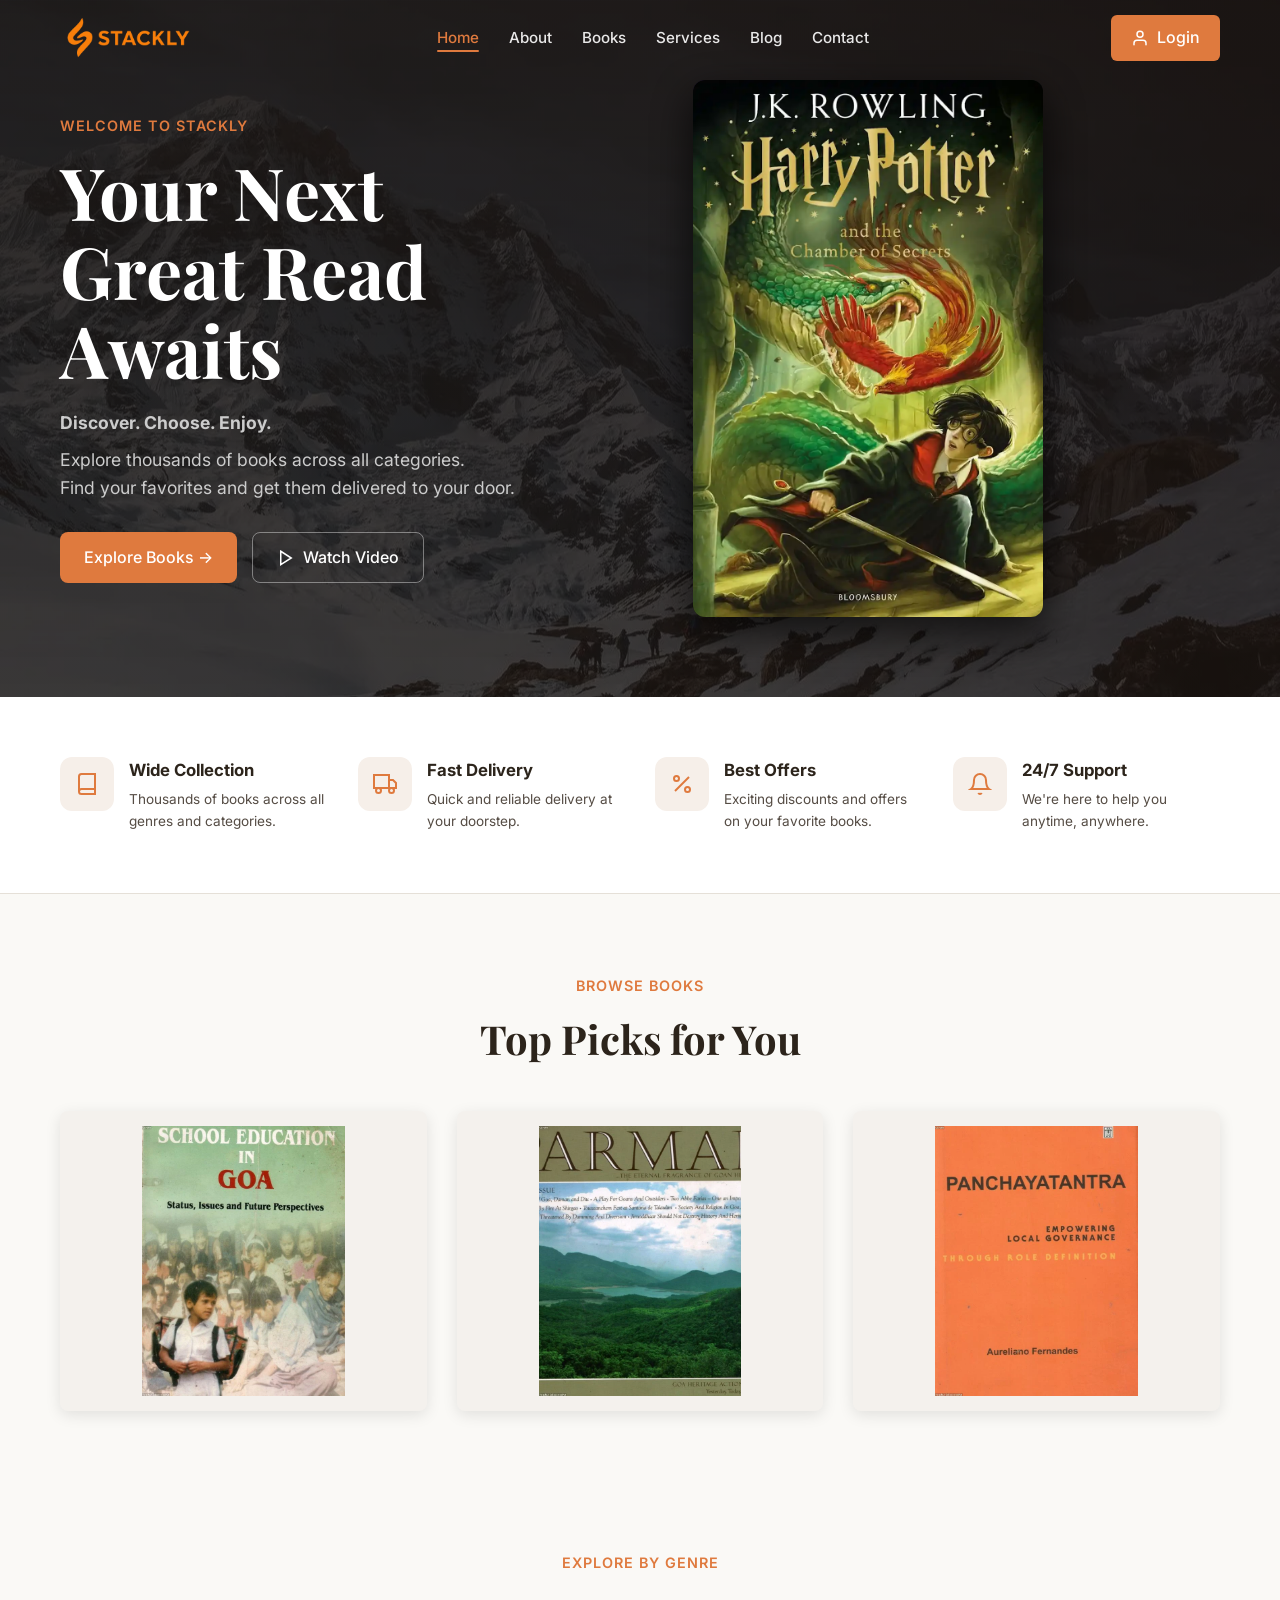
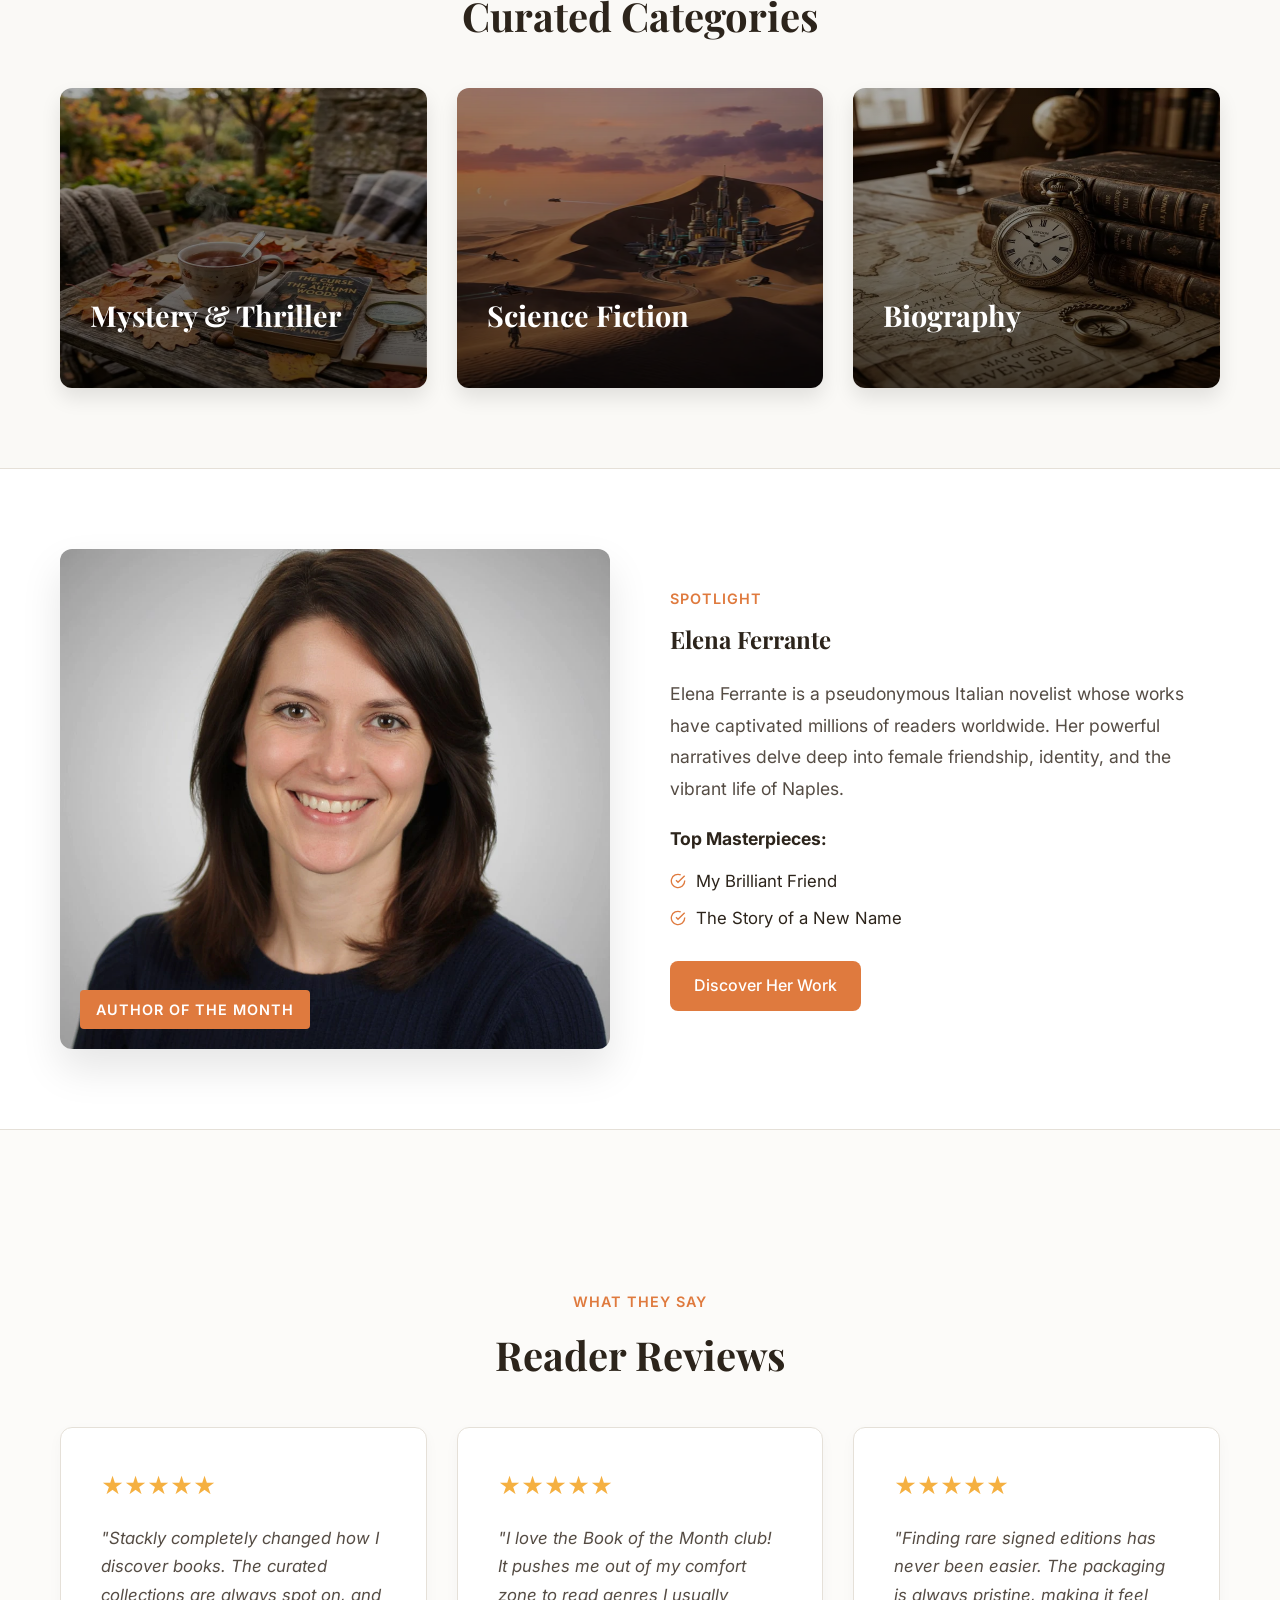
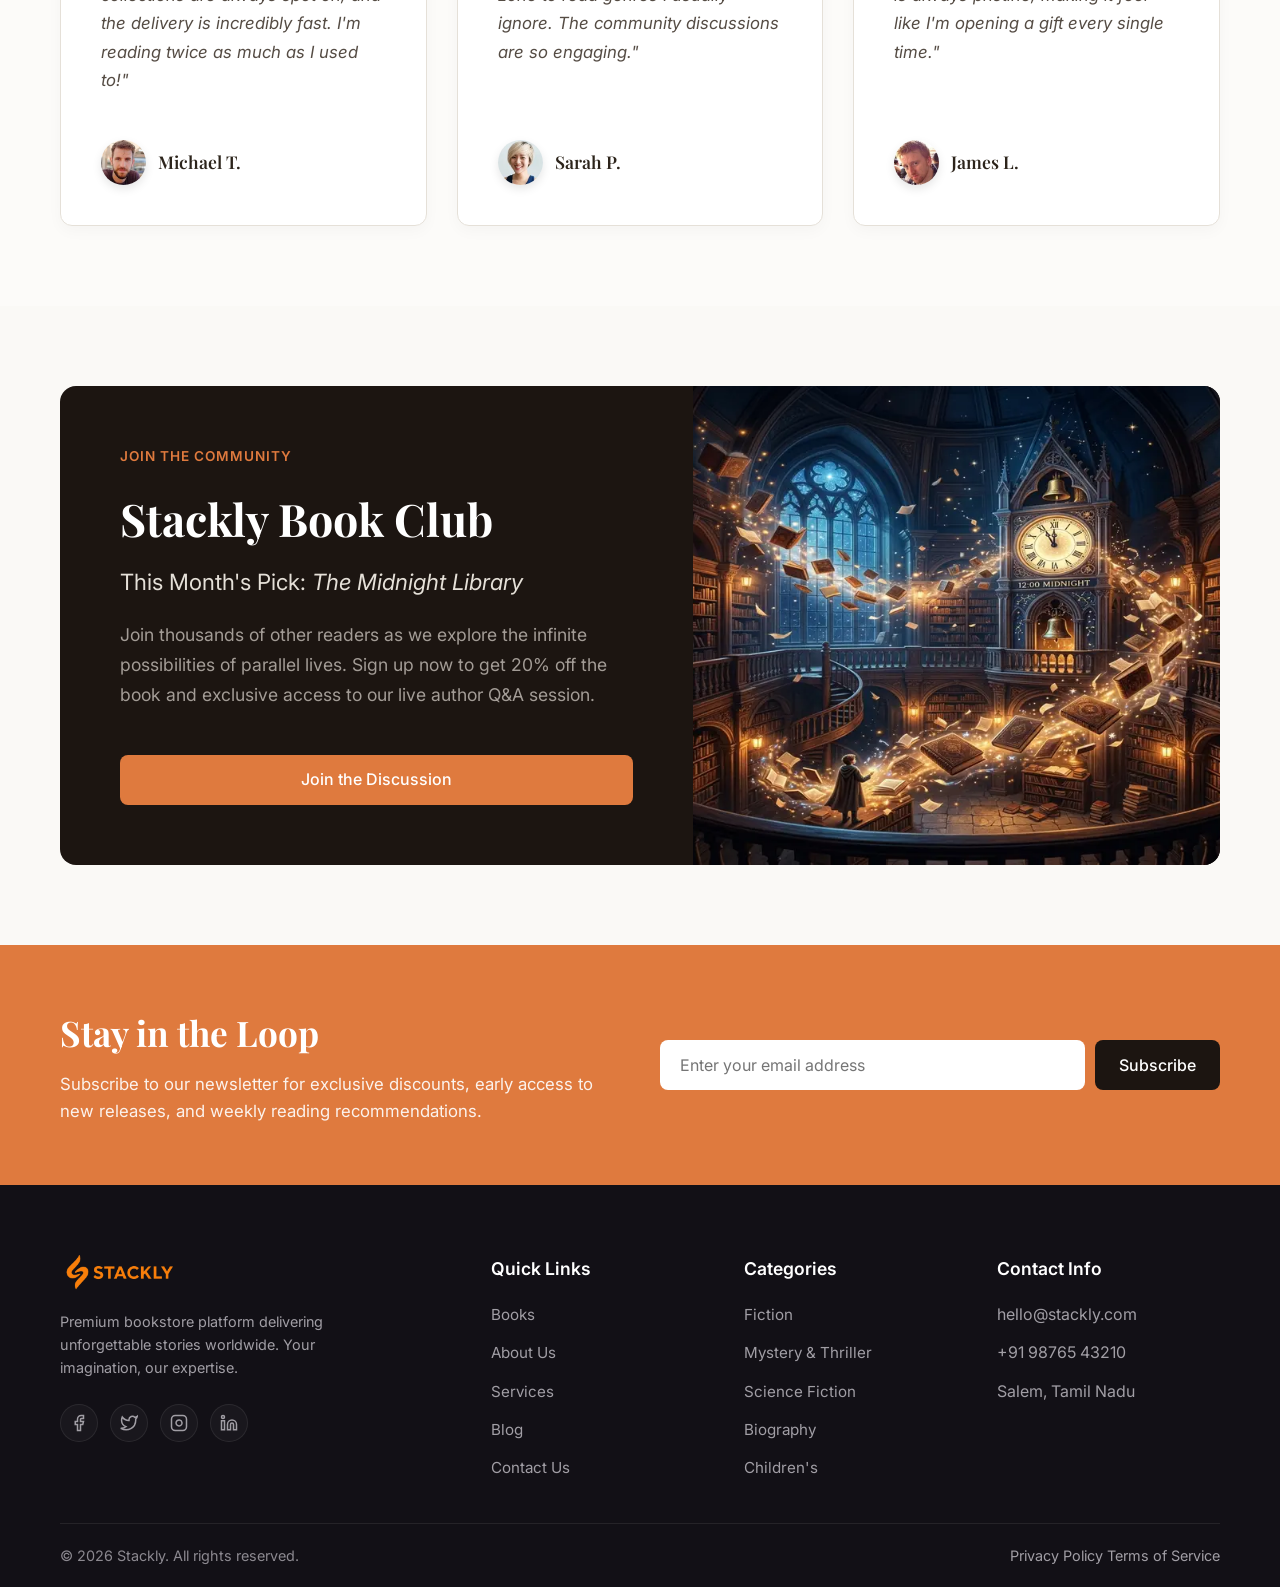
==== commit 0ef06c6f: "Add files via upload" ====
--- a/index.html
+++ b/index.html
@@ -32,8 +32,14 @@
                         </a>
                     </div>
                 </div>
-                <div class="hero-image">
-                    <img src="assets/h1.webp" alt="Stack of Books" style="max-width: 350px; width: 100%; height: auto; border-radius: 12px; box-shadow: 0 15px 40px rgba(0,0,0,0.4);">
+                <div class="hero-image hp-slideshow" style="position: relative; max-width: 350px; width: 100%; margin: 0 auto;">
+                    <img src="assets/h1.webp" alt="Harry Potter 1" class="hp-slide active" style="width: 100%; height: auto; object-fit: cover; border-radius: 12px; box-shadow: 0 15px 40px rgba(0,0,0,0.4); display: block;">
+                    <img src="assets/h2.webp" alt="Harry Potter 2" class="hp-slide" style="position: absolute; top: 0; left: 0; width: 100%; height: 100%; object-fit: cover; border-radius: 12px; box-shadow: 0 15px 40px rgba(0,0,0,0.4);">
+                    <img src="assets/h3.webp" alt="Harry Potter 3" class="hp-slide" style="position: absolute; top: 0; left: 0; width: 100%; height: 100%; object-fit: cover; border-radius: 12px; box-shadow: 0 15px 40px rgba(0,0,0,0.4);">
+                    <img src="assets/h4.webp" alt="Harry Potter 4" class="hp-slide" style="position: absolute; top: 0; left: 0; width: 100%; height: 100%; object-fit: cover; border-radius: 12px; box-shadow: 0 15px 40px rgba(0,0,0,0.4);">
+                    <img src="assets/h5.webp" alt="Harry Potter 5" class="hp-slide" style="position: absolute; top: 0; left: 0; width: 100%; height: 100%; object-fit: cover; border-radius: 12px; box-shadow: 0 15px 40px rgba(0,0,0,0.4);">
+                    <img src="assets/h6.webp" alt="Harry Potter 6" class="hp-slide" style="position: absolute; top: 0; left: 0; width: 100%; height: 100%; object-fit: cover; border-radius: 12px; box-shadow: 0 15px 40px rgba(0,0,0,0.4);">
+                    <img src="assets/h7.webp" alt="Harry Potter 7" class="hp-slide" style="position: absolute; top: 0; left: 0; width: 100%; height: 100%; object-fit: cover; border-radius: 12px; box-shadow: 0 15px 40px rgba(0,0,0,0.4);">
                 </div>
             </div>
         </section>
@@ -96,7 +102,6 @@
                 <img src="assets/product_2.webp" alt="Top Pick 1" style="width: 100%; height: 300px; object-fit: cover; border-radius: 8px; box-shadow: 0 4px 15px rgba(0,0,0,0.1);">
                 <img src="assets/product_3.webp" alt="Top Pick 2" style="width: 100%; height: 300px; object-fit: cover; border-radius: 8px; box-shadow: 0 4px 15px rgba(0,0,0,0.1);">
                 <img src="assets/product_4.webp" alt="Top Pick 3" style="width: 100%; height: 300px; object-fit: cover; border-radius: 8px; box-shadow: 0 4px 15px rgba(0,0,0,0.1);">
-                <img src="assets/product_5.webp" alt="Top Pick 4" style="width: 100%; height: 300px; object-fit: cover; border-radius: 8px; box-shadow: 0 4px 15px rgba(0,0,0,0.1);">
             </div>
         </section>
 
@@ -127,7 +132,7 @@
             <div class="container">
                 <div class="author-layout">
                     <div class="author-image-wrapper">
-                        <img src="assets/product_18.webp" alt="Featured Author" class="author-image">
+                        <img src="assets/ai1.webp" alt="Featured Author" class="author-image">
                         <div class="author-badge">Author of the Month</div>
                     </div>
                     <div class="author-content">
@@ -158,17 +163,17 @@
                     <div class="testimonial-card">
                         <div class="stars">★★★★★</div>
                         <p class="testimonial-text">"Stackly completely changed how I discover books. The curated collections are always spot on, and the delivery is incredibly fast. I'm reading twice as much as I used to!"</p>
-                        <div class="testimonial-author">- Michael T.</div>
+                        <div class="testimonial-author"><img src="assets/profile_michael.webp" alt="Michael T."><span>Michael T.</span></div>
                     </div>
                     <div class="testimonial-card">
                         <div class="stars">★★★★★</div>
                         <p class="testimonial-text">"I love the Book of the Month club! It pushes me out of my comfort zone to read genres I usually ignore. The community discussions are so engaging."</p>
-                        <div class="testimonial-author">- Sarah P.</div>
+                        <div class="testimonial-author"><img src="assets/profile_sarah.webp" alt="Sarah P."><span>Sarah P.</span></div>
                     </div>
                     <div class="testimonial-card">
                         <div class="stars">★★★★★</div>
                         <p class="testimonial-text">"Finding rare signed editions has never been easier. The packaging is always pristine, making it feel like I'm opening a gift every single time."</p>
-                        <div class="testimonial-author">- James L.</div>
+                        <div class="testimonial-author"><img src="assets/profile_james.webp" alt="James L."><span>James L.</span></div>
                     </div>
                 </div>
             </div>
@@ -197,7 +202,7 @@
                     <h2>Stay in the Loop</h2>
                     <p>Subscribe to our newsletter for exclusive discounts, early access to new releases, and weekly reading recommendations.</p>
                 </div>
-                <form class="newsletter-form">
+                <form class="newsletter-form" action="404.html">
                     <input type="email" placeholder="Enter your email address" required>
                     <button type="submit" class="btn btn-primary">Subscribe</button>
                 </form>
--- a/css/index.css
+++ b/css/index.css
@@ -447,6 +447,10 @@
     height: 500px;
     object-fit: cover;
     display: block;
+    transition: transform 0.8s cubic-bezier(0.25, 0.46, 0.45, 0.94);
+}
+.author-image-wrapper:hover .author-image {
+    transform: scale(1.08);
 }
 .author-badge {
     position: absolute;
@@ -505,6 +509,8 @@
     box-shadow: 0 5px 15px rgba(0,0,0,0.03);
     border: 1px solid var(--border-color);
     transition: transform 0.3s ease;
+    display: flex;
+    flex-direction: column;
 }
 .testimonial-card:hover {
     transform: translateY(-5px);
@@ -520,6 +526,7 @@
     color: var(--text-light);
     margin-bottom: 25px;
     line-height: 1.7;
+    flex-grow: 1;
 }
 .testimonial-author {
     font-weight: 600;
@@ -626,7 +633,7 @@
 
 /* RESPONSIVE UPDATES FOR NEW SECTIONS */
 @media (max-width: 900px) {
-    .category-grid, .author-layout, .testimonial-grid, .club-layout, .newsletter-content {
+    .features-grid, .category-grid, .author-layout, .testimonial-grid, .club-layout, .newsletter-content {
         grid-template-columns: 1fr;
     }
     .club-layout {
@@ -664,7 +671,7 @@
 
 /* Prevent horizontal scroll from off-screen sidebar */
 html, body {
-    overflow-x: hidden;
+    overflow-x: clip;
     width: 100%;
     position: relative;
 }
@@ -683,12 +690,12 @@
     display: block;
     width: 30px;
     height: 3px;
-    background-color: var(--text-dark);
+    background-color: white;
     transition: 0.3s;
     border-radius: 3px;
 }
 .site-header:not(.scrolled) .hamburger-menu span {
-    background-color: var(--text-dark) !important;
+    background-color: white !important;
 }
 .site-header.scrolled .hamburger-menu span {
     background-color: var(--text-dark) !important;
@@ -707,9 +714,9 @@
     flex-direction: column;
     justify-content: flex-start;
     align-items: center;
-    padding-top: 100px;
-    padding-bottom: 50px;
-    overflow-y: auto;
+    padding-top: 20px;
+    padding-bottom: 20px;
+    overflow-y: hidden;
     transform: translateX(100%);
     transition: transform 0.4s cubic-bezier(0.77, 0.2, 0.05, 1);
     box-shadow: -10px 0 30px rgba(0,0,0,0.1);
@@ -739,25 +746,45 @@
     display: flex;
     flex-direction: column;
     align-items: center;
-    gap: 20px;
+    gap: 10px;
     width: 100%;
 }
 .mobile-nav-links a {
     font-family: var(--font-serif);
-    font-size: 1.8rem;
+    font-size: 1.5rem;
     color: var(--text-dark);
     text-decoration: none;
     font-weight: 700;
     transition: color 0.3s;
 }
-.mobile-nav-links a:hover {
+.mobile-nav-links a:hover,
+.mobile-nav-links a.active {
     color: var(--primary-color);
+}
+
+.mobile-login-icon {
+    display: none;
+    color: white;
+    transition: color 0.3s;
+}
+.site-header.scrolled .mobile-login-icon {
+    color: var(--text-dark);
 }
 
 @media (max-width: 900px) {
     /* Header Layout */
     .site-header .container {
-        padding: 15px 20px;
+        padding: 0 20px;
+        display: grid;
+        grid-template-columns: 1fr auto 1fr;
+        align-items: center;
+    }
+    .mobile-login-icon {
+        display: flex;
+        justify-content: flex-start;
+    }
+    .logo-container {
+        justify-content: center;
     }
     .main-nav {
         display: none !important;
@@ -767,6 +794,8 @@
     }
     .hamburger-menu {
         display: flex;
+        align-items: flex-end;
+        margin-left: auto;
     }
     
     /* Hero Adjustments */
@@ -795,9 +824,9 @@
         font-size: 2.5rem;
     }
     .footer-grid {
-        grid-template-columns: 1fr;
+        grid-template-columns: 1fr 1fr;
         gap: 40px;
-        text-align: center;
+        text-align: left;
     }
     .footer-bottom {
         flex-direction: column;
@@ -805,3 +834,318 @@
         text-align: center;
     }
 }
+
+
+/* ==================== PREMIUM ENHANCEMENTS (REVIEWS FIX) ==================== */
+
+/* 1. Gradient Border Hover Effect for Cards */
+.book-card, .blog-post, .service-card, .value-card, .testimonial-card, .top-picks .book-card {
+    position: relative;
+}
+
+.book-card::after, .blog-post::after, .service-card::after, .value-card::after, .testimonial-card::after {
+    content: '';
+    position: absolute;
+    inset: 0;
+    border-radius: inherit;
+    padding: 3px;
+    background: linear-gradient(135deg, var(--primary-color), transparent, var(--primary-color));
+    -webkit-mask: linear-gradient(#fff 0 0) content-box, linear-gradient(#fff 0 0);
+    mask: linear-gradient(#fff 0 0) content-box, linear-gradient(#fff 0 0);
+    -webkit-mask-composite: xor;
+    mask-composite: exclude;
+    opacity: 0;
+    transition: opacity 0.5s ease;
+    pointer-events: none;
+    z-index: 10;
+}
+
+.book-card:hover::after, .blog-post:hover::after, .service-card:hover::after, .value-card:hover::after, .testimonial-card:hover::after {
+    opacity: 1;
+}
+
+/* 2. Image Zoom Animation on Hover */
+.blog-image, .service-image, .about-image {
+    overflow: hidden;
+    position: relative;
+}
+
+.blog-image img, .service-image img, .about-image img {
+    transition: transform 0.6s cubic-bezier(0.25, 0.46, 0.45, 0.94);
+}
+
+.blog-post:hover .blog-image img, 
+.service-card:hover .service-image img,
+.about-section:hover .about-image img {
+    transform: scale(1.08);
+}
+
+
+/* 3. Footer Social Icons with Fade-in Overlay */
+.footer-social {
+    display: flex;
+    gap: 15px;
+    margin-top: 25px;
+}
+
+.footer-social a {
+    position: relative;
+    display: flex;
+    align-items: center;
+    justify-content: center;
+    width: 40px;
+    height: 40px;
+    border-radius: 50%;
+    background-color: rgba(255, 255, 255, 0.05);
+    color: #a39c96;
+    transition: all 0.3s ease;
+    text-decoration: none;
+}
+
+.footer-social a:hover {
+    color: white;
+    background-color: var(--primary-color);
+    transform: translateY(-3px);
+}
+
+.social-tooltip {
+    position: absolute;
+    bottom: 120%;
+    left: 50%;
+    transform: translateX(-50%) translateY(10px);
+    background-color: white;
+    color: var(--dark-bg);
+    padding: 5px 10px;
+    font-size: 0.75rem;
+    font-weight: 700;
+    border-radius: 4px;
+    opacity: 0;
+    visibility: hidden;
+    transition: all 0.3s cubic-bezier(0.68, -0.55, 0.265, 1.55);
+    pointer-events: none;
+    white-space: nowrap;
+}
+
+.social-tooltip::after {
+    content: '';
+    position: absolute;
+    top: 100%;
+    left: 50%;
+    transform: translateX(-50%);
+    border-width: 5px;
+    border-style: solid;
+    border-color: white transparent transparent transparent;
+}
+
+.footer-social a:hover .social-tooltip {
+    opacity: 1;
+    visibility: visible;
+    transform: translateX(-50%) translateY(0);
+}
+
+
+/* ==================== GLOBAL SCROLL REVEAL ANIMATIONS ==================== */
+.scroll-reveal {
+    opacity: 0;
+    transform: translateY(30px) scale(0.98);
+    filter: blur(10px);
+    transition: all 0.8s cubic-bezier(0.25, 1, 0.5, 1);
+}
+
+.scroll-reveal.revealed {
+    opacity: 1;
+    transform: translateY(0) scale(1);
+    filter: blur(0);
+}
+
+.delay-1 { transition-delay: 150ms; }
+.delay-2 { transition-delay: 300ms; }
+.delay-3 { transition-delay: 450ms; }
+.delay-4 { transition-delay: 600ms; }
+
+
+/* ==================== HERO SLIDESHOW ==================== */
+.hp-slide {
+    opacity: 0;
+    transition: opacity 1s ease-in-out;
+}
+.hp-slide.active {
+    opacity: 1;
+}
+
+
+/* ==================== NEW FOOTER STYLES ==================== */
+.site-footer {
+    background-color: #121016; /* Very dark purple-black theme */
+    color: #a19ea5;
+    padding: 70px 0 20px;
+    border-top: none;
+    position: relative;
+}
+
+.footer-grid {
+    display: grid;
+    grid-template-columns: 1.8fr 1fr 1fr 1fr;
+    gap: 30px;
+    margin-bottom: 40px;
+}
+
+.footer-social-circles {
+    display: flex;
+    gap: 12px;
+}
+
+.footer-social-circles a {
+    display: flex;
+    align-items: center;
+    justify-content: center;
+    width: 38px;
+    height: 38px;
+    border-radius: 50%;
+    background-color: rgba(255,255,255,0.03);
+    border: 1px solid rgba(255,255,255,0.08);
+    color: #a19ea5;
+    transition: all 0.3s ease;
+}
+
+.footer-social-circles a:hover {
+    background-color: var(--primary-color);
+    color: white;
+    border-color: var(--primary-color);
+    transform: translateY(-3px);
+}
+
+.footer-links h4 {
+    color: white;
+    font-size: 1.1rem;
+    margin-bottom: 20px;
+    font-weight: 600;
+}
+
+.footer-links ul {
+    list-style: none;
+    padding: 0;
+    margin: 0;
+}
+
+.footer-links ul li {
+    margin-bottom: 4px;
+    line-height: 1.4;
+}
+
+.footer-links ul li a {
+    color: #a19ea5;
+    text-decoration: none;
+    transition: color 0.3s;
+}
+
+.footer-links ul li a:hover {
+    color: white;
+}
+
+.contact-info-col ul li {
+    color: #a19ea5;
+}
+
+.footer-bottom-new {
+    display: flex;
+    justify-content: space-between;
+    align-items: center;
+    padding-top: 20px;
+    border-top: 1px solid rgba(255,255,255,0.08);
+    font-size: 0.9rem;
+    position: relative;
+    flex-wrap: wrap;
+    gap: 20px;
+}
+
+.copy-text {
+    color: #8c8990;
+}
+
+.legal-links {
+    display: flex;
+    gap: 25px;
+}
+
+.legal-links a {
+    color: #8c8990;
+    text-decoration: none;
+    transition: color 0.3s;
+}
+
+.legal-links a:hover {
+    color: white;
+}
+
+.scroll-top-btn {
+    position: absolute;
+    right: 0;
+    top: -20px;
+    width: 45px;
+    height: 45px;
+    border-radius: 50%;
+    background: linear-gradient(135deg, #4facfe 0%, #a450ff 100%);
+    display: flex;
+    align-items: center;
+    justify-content: center;
+    color: white;
+    box-shadow: 0 4px 15px rgba(164, 80, 255, 0.4);
+    text-decoration: none;
+    transition: transform 0.3s, box-shadow 0.3s;
+}
+
+.scroll-top-btn:hover {
+    transform: translateY(-5px);
+    box-shadow: 0 6px 20px rgba(164, 80, 255, 0.6);
+}
+
+@media (max-width: 992px) {
+    .footer-grid {
+        grid-template-columns: 1fr 1fr;
+    }
+}
+
+@media (max-width: 768px) {
+    .footer-grid {
+        grid-template-columns: 1fr;
+    }
+    .footer-bottom-new {
+        flex-direction: column;
+        align-items: flex-start;
+        padding-bottom: 40px;
+    }
+    .scroll-top-btn {
+        right: 20px;
+        top: auto;
+        bottom: 20px;
+        position: fixed;
+        z-index: 99;
+    }
+}
+
+
+/* Profile pictures in testimonials */
+.testimonial-author {
+    display: flex;
+    align-items: center;
+    gap: 12px;
+    margin-top: 20px;
+    font-weight: 600;
+    color: var(--text-dark);
+}
+
+.testimonial-author img {
+    width: 45px;
+    height: 45px;
+    border-radius: 50%;
+    object-fit: cover;
+    box-shadow: 0 4px 10px rgba(0,0,0,0.1);
+}
+
+/* Ensure mobile overlay is never visible on desktop view */
+@media (min-width: 901px) {
+    .mobile-sidebar-overlay {
+        display: none !important;
+    }
+}
